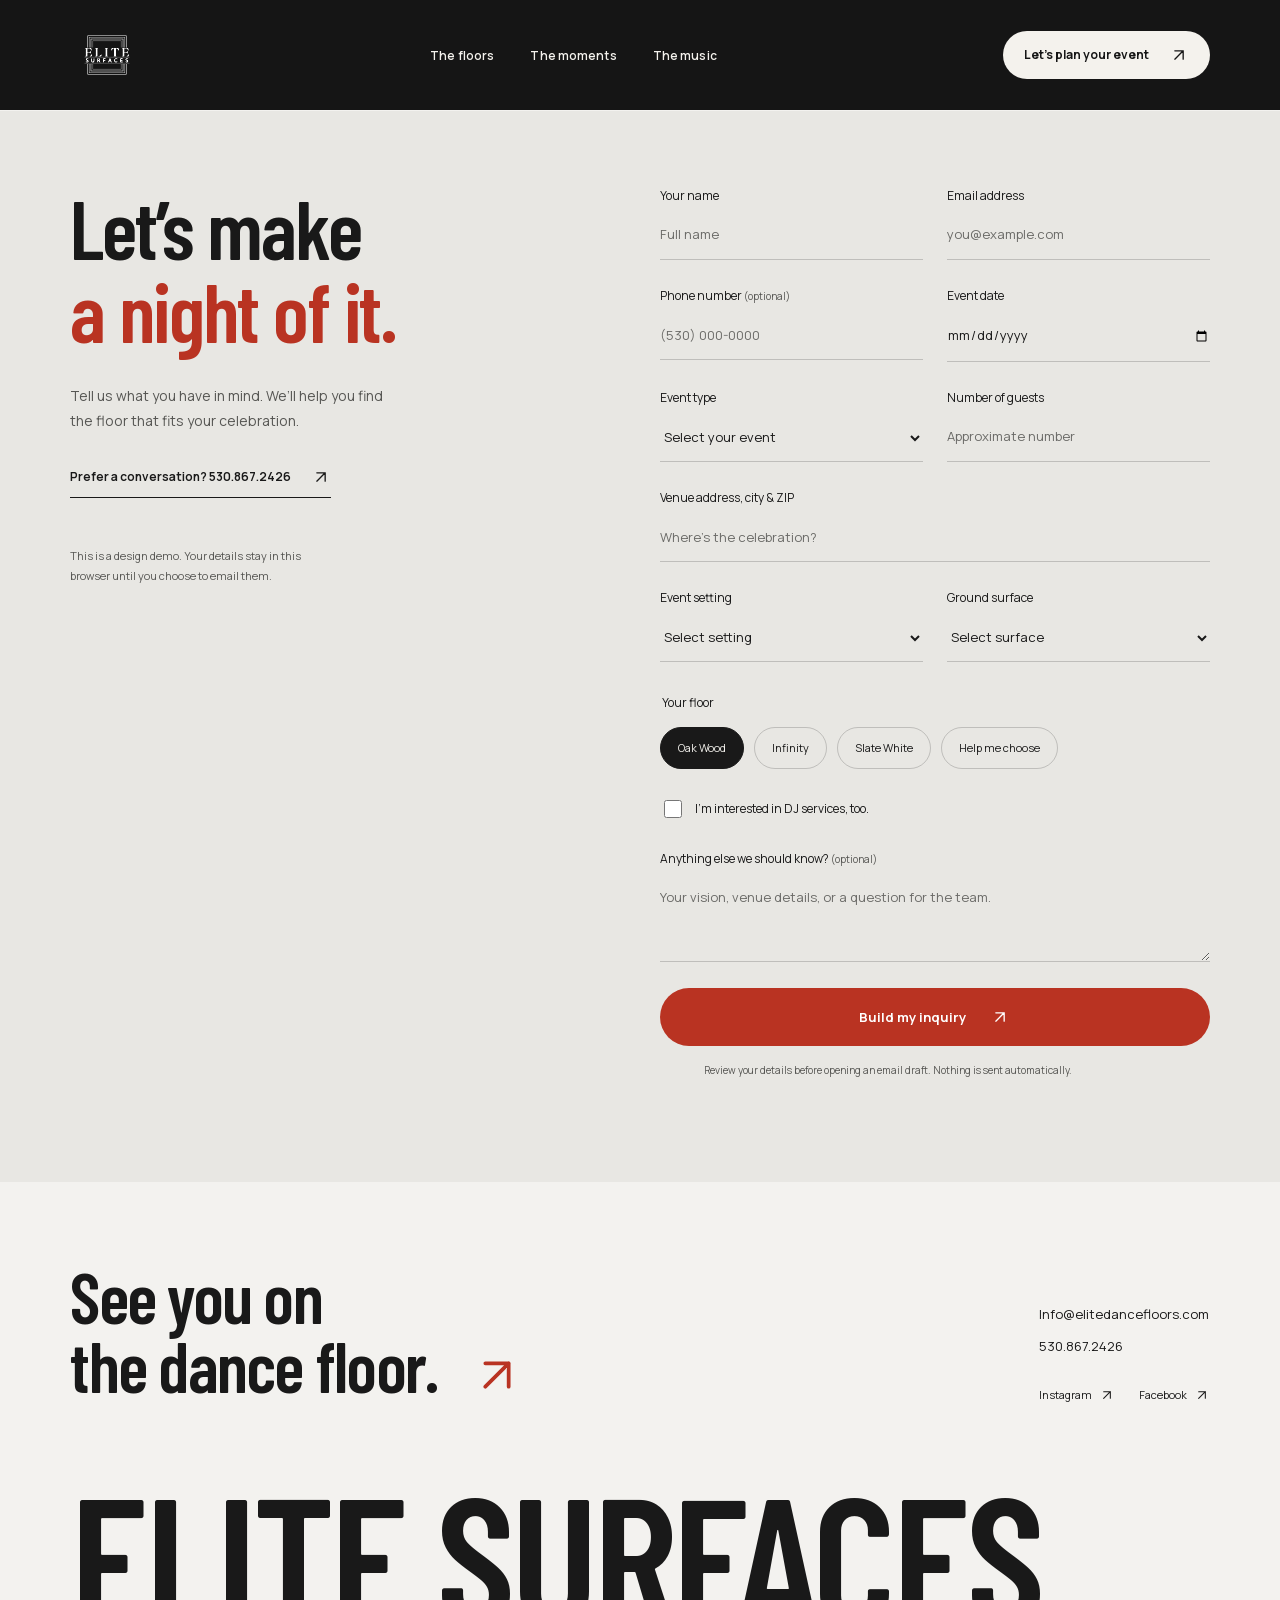
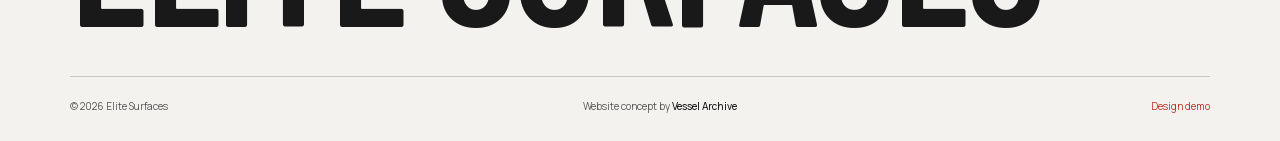
==== get_in_touch/index.html @ 4cedf910 "Build Elite Surfaces demo with bold Vessel Archive design Add nine responsive static pages, original" ====
<!doctype html><html lang="en"><head><meta charset="utf-8"><meta name="viewport" content="width=device-width,initial-scale=1"><meta name="color-scheme" content="dark light"><meta name="theme-color" content="#151515"><meta name="robots" content="noindex,nofollow"><title>Plan your event | Elite Surfaces</title><meta name="description" content="Plan your dance floor rental and DJ services with Elite Surfaces."><meta property="og:title" content="Plan your event | Elite Surfaces"><meta property="og:description" content="Plan your dance floor rental and DJ services with Elite Surfaces."><meta property="og:type" content="website"><link rel="icon" href="../assets/elite-surfaces-logo.svg" type="image/svg+xml"><link rel="preload" href="../assets/barlow-condensed-600.woff2" as="font" type="font/woff2" crossorigin><link rel="preload" href="../assets/manrope-variable.woff2" as="font" type="font/woff2" crossorigin><link rel="stylesheet" href="../styles.css"><script defer src="../app.js"></script></head><body><a class="skip-link" href="#main">Skip to content</a><header class="site-header"><a class="brand" href="../index.html" aria-label="Elite Surfaces home"><img src="../assets/elite-surfaces-logo.svg" width="74" height="74" alt="Elite Surfaces"></a><nav class="desktop-nav" aria-label="Main navigation"><a href="../index.html#floors">The floors</a><a href="../index.html#moments">The moments</a><a href="../Professional_DJs/">The music</a></nav><div class="header-actions"><a class="button small light" href="../request-a-quote/">Let’s plan your event <svg viewBox="0 0 24 24" fill="none" aria-hidden="true"><path d="M7 17 17 7M7 7h10v10" stroke="currentColor" stroke-width="1.6" stroke-linecap="round" stroke-linejoin="round"/></svg></a><button class="menu-toggle" aria-label="Open menu" aria-expanded="false" aria-controls="mobile-nav"><span></span><span></span></button></div><nav id="mobile-nav" class="mobile-nav" aria-label="Mobile navigation" hidden><a href="../index.html#floors">The floors</a><a href="../index.html#moments">The moments</a><a href="../Professional_DJs/">The music</a><a href="../Testimonials/">Kind words</a><a href="../request-a-quote/">Plan your event</a><a href="tel:+15308672426">530.867.2426</a></nav></header><main id="main"><div class="contact-page"><section id="quote" class="section quote-section"><div class="quote-heading"><h1>Let’s make<br><em>a night of it.</em></h1><p>Tell us what you have in mind. We’ll help you find the floor that fits your celebration.</p><a class="text-link" href="tel:+15308672426">Prefer a conversation? 530.867.2426 <svg viewBox="0 0 24 24" fill="none" aria-hidden="true"><path d="M7 17 17 7M7 7h10v10" stroke="currentColor" stroke-width="1.6" stroke-linecap="round" stroke-linejoin="round"/></svg></a><p class="demo-note">This is a design demo. Your details stay in this browser until you choose to email them.</p></div><form class="quote-form"><div class="form-grid"><label>Your name<input name="name" autocomplete="name" required placeholder="Full name" maxlength="100"></label><label>Email address<input name="email" type="email" autocomplete="email" required placeholder="you@example.com" maxlength="150"></label><label>Phone number <span>(optional)</span><input name="phone" type="tel" autocomplete="tel" placeholder="(530) 000-0000" maxlength="40"></label><label>Event date<input name="date" type="date" required></label><label>Event type<select name="event" required><option value="">Select your event</option><option>Wedding</option><option>Corporate event</option><option>Private party</option><option>Other celebration</option></select></label><label>Number of guests<input name="guests" type="number" min="1" max="100000" step="1" placeholder="Approximate number" required></label><label class="full">Venue address, city & ZIP<input name="venue" autocomplete="street-address" required placeholder="Where’s the celebration?" maxlength="250"></label><label>Event setting<select name="setting" required><option value="">Select setting</option><option>Venue / indoors</option><option>Venue / outdoors</option><option>Private property / indoors</option><option>Private property / outdoors</option></select></label><label>Ground surface<select name="surface" required><option value="">Select surface</option><option>Grass</option><option>Concrete</option><option>Dirt</option><option>Other / not sure</option></select></label></div><fieldset class="floor-choices"><legend>Your floor</legend><label><input type="radio" name="floor" value="Oak Wood" checked><span>Oak Wood</span></label><label><input type="radio" name="floor" value="Infinity"><span>Infinity</span></label><label><input type="radio" name="floor" value="Slate White"><span>Slate White</span></label><label><input type="radio" name="floor" value="Help me choose"><span>Help me choose</span></label></fieldset><p class="field-note" id="floor-note" hidden>Infinity is designed for indoor use only. Choose an indoor setting or another floor.</p><label class="checkbox-label"><input name="dj" type="checkbox"> I’m interested in DJ services, too.</label><label>Anything else we should know? <span>(optional)</span><textarea name="notes" rows="3" maxlength="2000" placeholder="Your vision, venue details, or a question for the team."></textarea></label><button class="button coral form-submit" type="submit">Build my inquiry <svg viewBox="0 0 24 24" fill="none" aria-hidden="true"><path d="M7 17 17 7M7 7h10v10" stroke="currentColor" stroke-width="1.6" stroke-linecap="round" stroke-linejoin="round"/></svg></button><p class="form-hint">Review your details before opening an email draft. Nothing is sent automatically.</p><div class="inquiry-result" tabindex="-1" hidden><h3>Your inquiry is ready.</h3><p>Review it below, then copy it or open your email app to send it to Elite Surfaces.</p><pre class="inquiry-summary"></pre><div class="result-actions"><a class="button coral email-inquiry" href="mailto:Info@elitedancefloors.com">Open email draft <svg viewBox="0 0 24 24" fill="none" aria-hidden="true"><path d="M7 17 17 7M7 7h10v10" stroke="currentColor" stroke-width="1.6" stroke-linecap="round" stroke-linejoin="round"/></svg></a><button type="button" class="button outline copy-inquiry">Copy inquiry</button></div><p class="copy-status" role="status" aria-live="polite"></p></div></form></section></div></main><footer class="site-footer"><div class="footer-top"><a class="footer-cta" href="../request-a-quote/">See you on<br>the dance floor. <svg viewBox="0 0 24 24" fill="none" aria-hidden="true"><path d="M7 17 17 7M7 7h10v10" stroke="currentColor" stroke-width="1.6" stroke-linecap="round" stroke-linejoin="round"/></svg></a><div class="footer-contact"><a href="mailto:Info@elitedancefloors.com">Info@elitedancefloors.com</a><a href="tel:+15308672426">530.867.2426</a><div class="social-links"><a href="https://www.instagram.com/elitesurfacedancefloors" target="_blank" rel="noopener noreferrer">Instagram <svg viewBox="0 0 24 24" fill="none" aria-hidden="true"><path d="M7 17 17 7M7 7h10v10" stroke="currentColor" stroke-width="1.6" stroke-linecap="round" stroke-linejoin="round"/></svg></a><a href="https://www.facebook.com/joaquin.naranjo.5" target="_blank" rel="noopener noreferrer">Facebook <svg viewBox="0 0 24 24" fill="none" aria-hidden="true"><path d="M7 17 17 7M7 7h10v10" stroke="currentColor" stroke-width="1.6" stroke-linecap="round" stroke-linejoin="round"/></svg></a></div></div></div><p class="footer-wordmark" aria-hidden="true">ELITE SURFACES</p><div class="footer-bottom"><span>© 2026 Elite Surfaces</span><span>Website concept by <strong>Vessel Archive</strong></span><span class="demo-label">Design demo</span></div></footer><dialog class="lightbox" aria-labelledby="lightbox-caption"><button type="button" class="lightbox-close icon-button" aria-label="Close image">Close</button><figure><img id="lightbox-image" alt=""><figcaption id="lightbox-caption"></figcaption></figure><div class="lightbox-controls"><button type="button" class="button outline" data-gallery-step="-1">Previous</button><button type="button" class="button outline" data-gallery-step="1">Next</button></div></dialog></body></html>
---- styles.css ----
@font-face{font-family:Barlow Condensed;src:url('./assets/barlow-condensed-600.woff2') format('woff2');font-weight:600;font-display:swap}@font-face{font-family:Barlow Condensed;src:url('./assets/barlow-condensed-700.woff2') format('woff2');font-weight:700;font-display:swap}@font-face{font-family:Manrope;src:url('./assets/manrope-variable.woff2') format('woff2');font-weight:200 800;font-display:swap}
:root{--bg:#151515;--panel:#202020;--text:#f4f2ed;--muted:#b6b5b0;--accent:#ff725e;--line:rgba(244,242,237,.18);--pad:clamp(24px,5.5vw,96px);--ease:cubic-bezier(.16,1,.3,1);color-scheme:dark;scroll-behavior:smooth;scroll-padding-top:32px;font-family:Manrope,Arial,sans-serif;font-synthesis:none;background:var(--bg);color:var(--text)}*{box-sizing:border-box}body{margin:0}body:has(dialog[open]){overflow:hidden}button,input,select,textarea{font:inherit}button,a{-webkit-tap-highlight-color:transparent}button{color:inherit}a{color:inherit;text-decoration:none}button{cursor:pointer}img{display:block;max-width:100%;object-fit:cover}svg{width:24px;height:24px;flex-shrink:0}p{line-height:1.75;margin:0 0 24px;max-width:65ch}h1,h2,h3,p,figure{margin-top:0}h1,h2,h3{font-family:Barlow Condensed,'Arial Narrow',sans-serif;font-weight:600;line-height:.98;letter-spacing:-.025em}h1{font-size:clamp(76px,10.7vw,164px);margin-bottom:40px}h2{font-size:clamp(56px,6.5vw,96px);margin-bottom:32px}h3{font-size:clamp(38px,4vw,56px);margin-bottom:22px}h1 em,h2 em{font-style:normal;color:var(--accent)}::selection{background:var(--accent);color:#151515}:focus-visible{outline:2px solid var(--accent);outline-offset:6px}input,textarea{caret-color:var(--accent)}::-webkit-scrollbar{width:9px}::-webkit-scrollbar-track{background:var(--bg)}::-webkit-scrollbar-thumb{background:#555;border:2px solid var(--bg);border-radius:8px}[hidden]{display:none!important}.section{padding:clamp(72px,8vw,128px) var(--pad);max-width:1800px;margin:auto}.button{display:inline-flex;align-items:center;justify-content:center;gap:24px;min-height:58px;padding:16px 26px;border:1px solid transparent;border-radius:999px;font-size:13px;font-weight:700;line-height:1.4;transition:background .25s,color .25s,transform .3s var(--ease);text-align:center;white-space:normal}.button svg{width:20px;height:20px}.button:hover{transform:translateY(-3px)}.button:active{transform:translateY(0) scale(.98)}.button.coral{background:var(--accent);color:#151515}.button.coral:hover{background:#ff9686}.button.light{background:#f4f2ed;color:#151515}.button.light:hover{background:var(--accent)}.button.outline{border-color:var(--line);background:transparent}.button.outline:hover{background:var(--text);color:var(--bg)}.button.small{min-height:48px;padding:12px 20px;font-size:12px;gap:20px}.text-link{display:inline-flex;align-items:center;gap:20px;font-size:13px;font-weight:650;padding:10px 0;border-bottom:1px solid currentColor;line-height:1.5}.text-link svg{width:20px;height:20px;transition:transform .3s var(--ease)}.text-link:hover svg{transform:translate(3px,-3px)}.skip-link{position:fixed;top:-100px;left:20px;z-index:50;background:var(--accent);color:#151515;padding:15px 24px;border-radius:0 0 12px 12px}.skip-link:focus{top:0}.site-header{height:110px;position:absolute;z-index:10;top:0;left:0;right:0;display:flex;align-items:center;justify-content:space-between;padding:16px var(--pad);gap:32px;color:#f4f2ed}.brand{flex-shrink:0}.brand img{width:74px;height:74px;filter:grayscale(1) brightness(1.8);mix-blend-mode:screen}.desktop-nav{display:flex;gap:36px;font-size:12px;font-weight:600;letter-spacing:.01em}.desktop-nav a{position:relative;padding:12px 0}.desktop-nav a:after{content:'';position:absolute;left:0;bottom:4px;width:0;height:1px;background:var(--accent);transition:width .25s}.desktop-nav a:hover:after{width:100%}.header-actions{display:flex;gap:20px;align-items:center}.menu-toggle{display:none;width:46px;height:46px;background:transparent;border:1px solid rgba(244,242,237,.5);border-radius:50%;align-items:center;justify-content:center;flex-direction:column;gap:6px}.menu-toggle span{width:18px;height:1px;background:currentColor;transition:transform .25s}.menu-toggle[aria-expanded=true] span:first-child{transform:translateY(3.5px) rotate(45deg)}.menu-toggle[aria-expanded=true] span:last-child{transform:translateY(-3.5px) rotate(-45deg)}.mobile-nav{position:absolute;left:0;right:0;top:100%;background:#202020;padding:28px var(--pad) 36px;box-shadow:0 24px 40px #0004}.mobile-nav a{display:block;padding:14px 0;border-bottom:1px solid #ffffff24;font-size:18px}
.hero{position:relative;min-height:780px;height:min(900px,100svh);isolation:isolate;color:#f4f2ed;overflow:hidden}.hero-image,.hero-shade,.dj-shade{position:absolute;inset:0;width:100%;height:100%;z-index:-2}.hero-image{object-position:60% 58%}.hero-shade{z-index:-1;background:linear-gradient(90deg,rgba(12,12,12,.72),rgba(12,12,12,.24) 67%,rgba(12,12,12,.1)),linear-gradient(0deg,rgba(12,12,12,.75),transparent 40%,rgba(12,12,12,.12) 80%)}.hero-content{padding:clamp(170px,19vh,210px) var(--pad) 44px;position:relative;height:100%;display:flex;flex-direction:column;justify-content:space-between;max-width:1800px;margin:auto}.hero h1{font-size:clamp(90px,11.5vw,178px);line-height:.88;max-width:12ch;margin:0 0 40px;letter-spacing:-.025em}.hero h1 span{display:block}.hero h1 span+span{margin-top:8px}.hero h1 em{color:var(--accent)}.hero-bottom{display:flex;justify-content:space-between;gap:32px;align-items:flex-end}.hero-bottom p{font-size:14px;line-height:1.7;margin-bottom:24px}.hero-bottom .hero-signoff{font-size:12px;margin:0 0 10px;text-align:right}.intro{display:grid;grid-template-columns:1fr 2fr;gap:60px;border-bottom:1px solid var(--line)}.intro-mark{font-family:Barlow Condensed;font-size:210px;line-height:.8;color:var(--accent);letter-spacing:-.04em;padding-top:12px}.intro h2{max-width:12ch}.intro-copy{display:grid;grid-template-columns:1fr 1fr;gap:42px;margin-top:40px}.intro-copy p{font-size:14px;color:var(--muted);margin:0}.intro-copy p:first-child{font-size:19px;color:var(--text);line-height:1.6}.section-heading{display:grid;grid-template-columns:1.5fr 1fr;align-items:end;gap:48px;margin-bottom:50px}.section-heading h2{margin:0}.section-heading>p{font-size:14px;margin:0 0 5px;color:var(--muted);justify-self:end;min-width:220px}.floor-tabs{display:grid;grid-template-columns:repeat(3,1fr);border-top:1px solid var(--line);border-bottom:1px solid var(--line);margin-bottom:28px}.floor-tabs button{font-family:Barlow Condensed;font-size:32px;font-weight:600;background:transparent;border:0;padding:24px 0;color:var(--muted);text-align:left;display:flex;justify-content:space-between;gap:16px;align-items:center;position:relative;margin-right:28px}.floor-tabs button:after{content:'';position:absolute;bottom:-1px;height:3px;left:0;width:0;background:var(--accent);transition:width .35s var(--ease)}.floor-tabs button[aria-selected=true]{color:var(--text)}.floor-tabs button[aria-selected=true]:after{width:100%}.floor-tabs button span{display:flex}.floor-tabs button svg{opacity:0;transform:translate(-6px,6px);transition:transform .3s,opacity .3s}.floor-tabs button[aria-selected=true] svg,.floor-tabs button:hover svg{opacity:1;transform:none}.floor-tabs button:last-child{margin-right:0}.floor-panel{display:grid;grid-template-columns:1.5fr 1fr;min-height:530px;background:var(--panel)}.floor-photo{overflow:hidden}.floor-photo img{width:100%;height:100%;min-height:530px;object-position:center;transition:transform 1s var(--ease)}.floor-photo:hover img{transform:scale(1.03)}.floor-info{padding:clamp(28px,4vw,60px);display:flex;flex-direction:column;align-items:flex-start}.floor-info h3{max-width:11ch}.floor-info p{font-size:14px;color:var(--muted);margin-bottom:26px}.floor-info dl{width:100%;font-size:12px;display:flex;gap:24px;margin:0 0 22px;flex-wrap:wrap}.floor-info dt{color:var(--muted);font-size:10px;text-transform:uppercase;letter-spacing:.06em;margin-bottom:8px}.floor-info dd{margin:0}.floor-info>.text-link{margin-top:auto;margin-bottom:20px}.floor-info .button{width:100%}.moments{padding-top:48px}.gallery-grid{display:grid;grid-template-columns:1.25fr 1fr;gap:60px 40px;align-items:start}.gallery-item{margin:0}.gallery-item:nth-child(2){margin-top:120px}.gallery-item:nth-child(4){margin-top:90px}.gallery-item:nth-child(1){margin-bottom:-50px}.gallery-open{display:block;position:relative;overflow:hidden;width:100%;padding:0;background:var(--panel);border:0;text-align:left}.gallery-open img{width:100%;height:100%;aspect-ratio:4/3;transition:transform .8s var(--ease)}.gallery-item:nth-child(2) img{aspect-ratio:1/1.03}.gallery-item:nth-child(3) img{aspect-ratio:1.1}.gallery-item:nth-child(4) img{aspect-ratio:4/5}.gallery-expand{position:absolute;bottom:20px;right:20px;color:#151515;background:#f4f2ed;display:flex;align-items:center;gap:12px;border-radius:999px;padding:12px 16px;font-size:11px;font-weight:700;opacity:0;transform:translateY(10px);transition:.3s var(--ease)}.gallery-open:hover img{transform:scale(1.035)}.gallery-open:hover .gallery-expand,.gallery-open:focus-visible .gallery-expand{opacity:1;transform:none}.gallery-item figcaption{font-size:12px;color:var(--muted);margin-top:16px}.dj-feature{position:relative;isolation:isolate;min-height:650px;display:flex;align-items:center;overflow:hidden;color:#f4f2ed}.dj-feature>img:first-child{position:absolute;inset:0;z-index:-2;width:100%;height:100%;object-position:center 42%}.dj-shade{z-index:-1;background:linear-gradient(90deg,#111d 0%,#1118 55%,#1115 100%)}.dj-copy{padding:90px var(--pad);width:100%;max-width:1800px;margin:auto;position:relative;z-index:1}.dj-copy h2{max-width:12ch}.dj-copy p{font-size:14px;max-width:36ch;margin:24px 0 34px}.dj-feature .disco-accent{position:absolute;width:clamp(160px,24vw,340px);height:auto;right:9%;top:13%;transform:rotate(12deg);pointer-events:none}.testimonial{position:relative;max-width:1400px;text-align:center;padding-top:100px;padding-bottom:120px}.quote-mark{font-family:Barlow Condensed;font-size:100px;color:var(--accent);line-height:.75;max-width:none;margin-bottom:16px}.testimonial blockquote{font-family:Barlow Condensed;font-size:clamp(36px,4.3vw,64px);line-height:1.12;letter-spacing:-.015em;margin:0 auto 38px;max-width:22ch}.testimonial-credit{display:flex;gap:64px;align-items:center;justify-content:center;font-size:13px}.testimonial-credit span{text-align:left;line-height:1.8}.testimonial-credit small{color:var(--muted);font-size:11px}.service-section{display:grid;grid-template-columns:1.1fr 1fr;gap:90px;border-top:1px solid var(--line);border-bottom:1px solid var(--line)}.service-heading p{font-size:14px;max-width:32ch;color:var(--muted)}.service-places{padding-top:8px}.service-places h3{font-family:Manrope;font-size:13px;letter-spacing:0;line-height:1.6;margin-bottom:30px}.service-places p{font-family:Barlow Condensed;font-size:clamp(30px,3.6vw,50px);line-height:1.3;word-spacing:.1em}.service-places p span{color:var(--muted)}.faq-section{display:grid;grid-template-columns:1fr 1.1fr;gap:90px}.faq-list details{border-bottom:1px solid var(--line)}.faq-list details:first-child{border-top:1px solid var(--line)}.faq-list summary{cursor:pointer;list-style:none;display:flex;align-items:center;justify-content:space-between;gap:24px;font-size:14px;line-height:1.6;padding:26px 0}.faq-list summary::-webkit-details-marker{display:none}.faq-list summary span{font-size:28px;line-height:1;color:var(--accent);transition:transform .25s}.faq-list details[open] summary span{transform:rotate(45deg)}.faq-list details p{font-size:13px;color:var(--muted);padding-right:24px;margin-bottom:26px}.quote-section{background:var(--panel);display:grid;grid-template-columns:1fr 1.1fr;gap:90px;max-width:none}.quote-heading p{font-size:14px;max-width:35ch;color:var(--muted)}.quote-heading .text-link{font-size:12px}.quote-heading .demo-note{font-size:11px;max-width:37ch;margin-top:48px;line-height:1.8}.quote-form{max-width:720px;width:100%;justify-self:center}.form-grid{display:grid;grid-template-columns:1fr 1fr;gap:26px 24px}.quote-form label{display:block;font-size:12px;line-height:1.6}.quote-form label>span{color:var(--muted);font-size:10px}.quote-form input:not([type=checkbox],[type=radio]),.quote-form select,.quote-form textarea{width:100%;display:block;border:0;border-bottom:1px solid var(--line);background:transparent;border-radius:0;color:var(--text);padding:13px 0 14px;font-size:13px;line-height:1.5;min-height:48px;margin-top:7px;transition:border-color .2s}.quote-form select{padding-right:24px}.quote-form select option{background:var(--panel);color:var(--text)}.quote-form textarea{resize:vertical;margin-bottom:26px}.quote-form input:focus,.quote-form select:focus,.quote-form textarea:focus{outline:none;border-color:var(--accent)}.quote-form input::placeholder,.quote-form textarea::placeholder{color:var(--muted);opacity:.85}.quote-form .full{grid-column:1/-1}.floor-choices{margin:32px 0 24px;border:0;padding:0;display:flex;gap:10px;flex-wrap:wrap}.floor-choices legend{font-size:12px;margin-bottom:16px}.floor-choices label{position:relative;cursor:pointer}.floor-choices input{position:absolute;opacity:0;width:100%;height:100%;margin:0;cursor:pointer}.floor-choices label span{display:block;padding:11px 17px;border:1px solid var(--line);border-radius:999px;font-size:11px!important;color:var(--text)!important;transition:.2s}.floor-choices input:checked+span{color:#151515!important;background:var(--text);border-color:var(--text)}.floor-choices input:focus-visible+span{outline:2px solid var(--accent);outline-offset:4px}.quote-form .checkbox-label{display:flex;align-items:center;gap:10px;font-size:12px;margin:28px 0}.checkbox-label input{width:18px;height:18px;accent-color:var(--accent)}.form-submit{width:100%}.form-hint{font-size:10px;color:var(--muted);margin:16px 0 0;text-align:center}.field-note{font-size:12px;color:var(--accent);line-height:1.6;margin:0}.inquiry-result{margin-top:32px;border-top:1px solid var(--line);padding-top:32px}.inquiry-result h3{font-size:40px}.inquiry-result p{font-size:13px;color:var(--muted)}.inquiry-summary{font-family:Manrope;font-size:12px;line-height:1.8;background:var(--bg);padding:24px;white-space:pre-wrap;overflow-wrap:anywhere}.result-actions{display:flex;gap:12px;flex-wrap:wrap}.result-actions .button{font-size:11px}.copy-status{margin-top:16px}.site-footer{padding:80px var(--pad) 28px;overflow:hidden}.footer-top{display:flex;justify-content:space-between;gap:48px;align-items:flex-end}.footer-cta{font-family:Barlow Condensed;font-size:clamp(48px,5.5vw,80px);line-height:.98;letter-spacing:-.025em}.footer-cta>svg{width:56px;height:56px;color:var(--accent);vertical-align:middle;margin-left:20px}.footer-contact{display:flex;flex-direction:column;gap:14px;font-size:13px}.social-links{display:flex;gap:24px;margin-top:18px;font-size:11px}.social-links a{display:flex;align-items:center;gap:7px}.social-links svg{width:16px;height:16px}.footer-wordmark{font-family:Barlow Condensed;font-size:clamp(60px,14.2vw,250px);line-height:.9;font-weight:600;letter-spacing:-.025em;white-space:nowrap;margin:70px 0 40px;color:var(--text);max-width:none}.footer-bottom{border-top:1px solid var(--line);padding-top:22px;display:flex;align-items:center;justify-content:space-between;gap:24px;font-size:10px;color:var(--muted)}.footer-bottom strong{font-weight:500;color:var(--text)}.demo-label{color:var(--accent)}.lightbox{max-width:calc(100vw - 40px);width:1100px;max-height:95dvh;border:1px solid #ffffff30;background:#151515;color:#f4f2ed;padding:60px 32px 24px;box-shadow:0 25px 100px #0009}.lightbox::backdrop{background:#000d}.lightbox figure{margin:0}.lightbox figure img{width:100%;max-height:65dvh;object-fit:contain}.lightbox figcaption{margin:18px 0;font-size:13px;text-align:center}.icon-button{background:transparent;border:1px solid #ffffff55;min-height:40px;padding:8px 16px;border-radius:999px;font-size:11px}.lightbox-close{position:absolute;right:20px;top:12px}.lightbox-controls{display:flex;justify-content:center;gap:12px}.lightbox-controls .button{font-size:11px;min-height:40px;padding:10px 20px;border-color:#ffffff50}.detail-hero{position:relative;isolation:isolate;min-height:750px;display:flex;align-items:flex-end;overflow:hidden;color:#f4f2ed}.detail-hero>img{position:absolute;inset:0;z-index:-2;width:100%;height:100%;object-position:center 45%}.detail-hero-content{width:100%;max-width:1800px;padding:175px var(--pad) 70px;margin:auto}.detail-hero h1{font-size:clamp(76px,9.2vw,140px)}.back-link{display:inline-block;font-size:12px;border-bottom:1px solid #fff7;padding:8px 0;margin-bottom:36px}.detail-description{display:grid;grid-template-columns:1fr 1fr;gap:90px}.detail-description h2{max-width:9ch}.detail-description p{font-size:16px;color:var(--muted)}.detail-specs{display:grid;grid-template-columns:1fr 1fr;gap:24px;font-size:14px;margin:36px 0}.detail-specs dt{color:var(--muted);font-size:11px;margin-bottom:10px}.detail-specs dd{margin:0}.detail-gallery{padding-top:0}.detail-gallery>h2{margin-bottom:48px}.detail-gallery-grid{display:grid;grid-template-columns:1fr 1fr;gap:32px}.detail-gallery-grid img{height:520px;aspect-ratio:auto}.other-floors{background:var(--panel)}.other-floors>div{display:grid;grid-template-columns:1fr 1fr;gap:32px}.other-floors img{aspect-ratio:3/2;object-fit:cover;width:100%}.other-floors a>span{display:flex;justify-content:space-between;font-family:Barlow Condensed;font-size:40px;margin-top:20px}.other-floors a:hover>span{color:var(--accent)}.dj-occasions{display:grid;grid-template-columns:1fr 1fr;gap:90px;border-top:1px solid var(--line)}.dj-occasions ul{padding:0;margin:0;list-style:none;font-family:Barlow Condensed;font-size:50px}.dj-occasions li{padding:15px 0;border-bottom:1px solid var(--line)}.page-intro{padding-top:190px;padding-bottom:70px}.page-intro h1{font-size:clamp(80px,9vw,140px);margin:0}.review-page{padding-top:0;display:grid;grid-template-columns:1fr 1fr;gap:70px;align-items:center}.review-page img{max-height:680px;width:100%}.review-page blockquote{font-family:Barlow Condensed;font-size:clamp(40px,4.5vw,66px);line-height:1.1;margin:0 0 32px}.review-page p{font-size:14px}.review-page p span{color:var(--muted)}.review-close{text-align:center;border-top:1px solid var(--line)}.contact-page{padding-top:110px}.contact-page .quote-section{padding-top:75px}.not-found{padding-top:200px;min-height:80svh}
@media(prefers-reduced-motion:no-preference){.hero h1 span{animation:hero-enter 1.1s var(--ease) both}.hero h1 span+span{animation-delay:.14s}.hero-bottom{animation:hero-enter 1.2s .25s var(--ease) both}.floor-panel:not([hidden]) .floor-photo img{animation:floor-enter .6s var(--ease)}.reveal-ready{animation:section-enter .8s var(--ease)}@keyframes hero-enter{from{opacity:.65;transform:translateY(24px)}to{opacity:1;transform:none}}@keyframes section-enter{from{opacity:.65;transform:translateY(20px)}to{opacity:1;transform:none}}@keyframes floor-enter{from{opacity:.65;transform:scale(1.025)}to{opacity:1;transform:scale(1)}}}
@media(min-width:1600px){.hero-content{padding-top:190px}.hero{height:900px}}
@media(max-width:1023px){.desktop-nav{gap:24px}.site-header{gap:24px}.hero{min-height:720px;max-height:none}.hero h1{font-size:clamp(90px,13vw,150px)}.intro{grid-template-columns:.5fr 2fr;gap:40px}.intro-mark{font-size:160px}.floor-panel{grid-template-columns:1.2fr 1fr}.floor-info{padding:30px}.floor-photo img{min-height:520px}.floor-info h3{font-size:44px}.service-section,.faq-section,.quote-section{gap:45px}.gallery-grid{gap:50px 28px}.gallery-item:nth-child(2){margin-top:80px}.gallery-item:nth-child(4){margin-top:45px}.dj-feature .disco-accent{right:5%;top:18%;width:230px}.detail-description,.review-page{gap:45px}.footer-wordmark{font-size:14vw}}
@media(max-width:767px){:root{--pad:24px;scroll-padding-top:20px}.section{padding:72px var(--pad)}h1{font-size:84px}h2{font-size:62px;line-height:1}h3{font-size:44px}.site-header{height:94px;padding:12px 24px;gap:15px}.brand img{width:64px;height:64px}.desktop-nav{display:none}.header-actions{gap:12px}.header-actions .button{padding:10px 16px;min-height:42px;font-size:10px;gap:8px}.header-actions .button svg{width:16px}.menu-toggle{display:flex;flex-shrink:0;width:42px;height:42px}.hero{min-height:740px;height:94svh;max-height:900px}.hero-image{object-position:61% center}.hero-shade{background:linear-gradient(180deg,rgba(12,12,12,.74) 0%,rgba(12,12,12,.7) 48%,rgba(12,12,12,.08) 76%),linear-gradient(0deg,#101010e6,transparent 60%)}.hero-content{padding:175px 24px 38px}.hero h1{font-size:clamp(82px,17.5vw,132px);line-height:.9;margin:0 0 40px}.hero-bottom{align-items:flex-end;gap:14px}.hero-bottom p{font-size:12px}.hero-bottom .hero-signoff{font-size:10px}.hero-bottom .button{font-size:12px;min-height:54px;padding:14px 22px;gap:28px}.intro{grid-template-columns:1fr;gap:30px}.intro-mark{font-size:90px;line-height:.8;padding:0}.intro-copy{grid-template-columns:1fr;gap:20px;margin-top:28px}.intro-copy p:first-child{font-size:20px}.intro-copy p{max-width:48ch}.section-heading{grid-template-columns:1fr;gap:24px;margin-bottom:34px}.section-heading>p{justify-self:start;min-width:0;font-size:13px}.floor-tabs{margin-bottom:20px}.floor-tabs button{font-size:26px;padding:18px 0;margin-right:16px;gap:8px}.floor-tabs button svg{width:18px;height:18px}.floor-panel{grid-template-columns:1fr;min-height:0}.floor-photo img{min-height:0;aspect-ratio:4/3;height:auto;max-height:440px}.floor-info{padding:30px}.floor-info h3{font-size:48px;max-width:11ch}.floor-info p{font-size:14px}.floor-info dl{gap:40px;margin-top:5px}.floor-info .text-link{margin-top:8px}.floor-info .button{margin-top:2px}.moments{padding-top:8px}.gallery-grid{grid-template-columns:1fr;gap:32px}.gallery-item:nth-child(n){margin:0}.gallery-item:nth-child(n) img{aspect-ratio:4/3}.gallery-item:nth-child(3) img{aspect-ratio:4/3}.gallery-item:nth-child(4) img{object-position:center 42%}.gallery-expand{opacity:1;transform:none;bottom:14px;right:14px;font-size:10px;padding:10px 13px}.gallery-item figcaption{font-size:11px;margin-top:12px}.dj-feature{min-height:680px;align-items:flex-end}.dj-copy{padding:85px 24px 60px}.dj-copy h2{font-size:62px;max-width:10ch}.dj-copy p{font-size:13px;max-width:32ch}.dj-shade{background:linear-gradient(0deg,#111e,#1117 80%)}.dj-feature .disco-accent{width:170px;right:10px;top:15px;opacity:.95}.dj-feature>img:first-child{object-position:65%}.testimonial{padding:80px 30px}.testimonial blockquote{font-size:42px;max-width:21ch}.testimonial-credit{gap:36px}.testimonial-credit .text-link{font-size:11px}.quote-mark{font-size:80px}.service-section,.faq-section,.quote-section{grid-template-columns:1fr;gap:42px}.service-places{padding-top:8px}.service-places p{font-size:38px;line-height:1.35}.service-places h3{margin-bottom:20px}.faq-section h2{margin-bottom:0}.faq-list summary{font-size:13px}.quote-section{gap:40px}.quote-heading h2{font-size:72px}.quote-heading .demo-note{margin-top:24px;max-width:45ch}.form-grid{gap:24px 18px}.quote-form label{font-size:11px}.quote-form label>span{font-size:9px}.quote-form input:not([type=checkbox],[type=radio]),.quote-form select,.quote-form textarea{font-size:16px}.quote-form input::placeholder{font-size:12px}.quote-form select{font-size:13px}.floor-choices{gap:8px}.floor-choices label span{padding:10px 14px}.site-footer{padding:64px 24px 24px}.footer-top{flex-direction:column;align-items:flex-start;gap:40px}.footer-cta{font-size:60px}.footer-cta>svg{width:40px;height:40px;margin-left:16px}.footer-contact{font-size:13px;gap:14px}.footer-wordmark{font-size:13.6vw;margin:52px 0 26px}.footer-bottom{flex-wrap:wrap;gap:18px;font-size:9px;line-height:1.6}.footer-bottom span:nth-child(2){order:3;flex-basis:100%}.footer-bottom .demo-label{margin-left:auto}.lightbox{padding:60px 15px 22px;max-width:calc(100vw - 24px)}.lightbox figure img{max-height:60dvh}.lightbox figcaption{font-size:11px}.detail-hero{min-height:700px}.detail-hero-content{padding:170px 24px 55px}.detail-hero h1{font-size:clamp(72px,15.5vw,120px);line-height:.96}.detail-hero>img{object-position:60% center}.detail-description{grid-template-columns:1fr;gap:20px}.detail-description h2{max-width:11ch}.detail-description p{font-size:14px}.detail-specs{font-size:13px;gap:28px}.detail-gallery{padding-top:0}.detail-gallery-grid{grid-template-columns:1fr;gap:24px}.detail-gallery-grid img{height:auto;aspect-ratio:4/3}.other-floors>div{grid-template-columns:1fr;gap:35px}.other-floors h2{font-size:58px}.other-floors a>span{font-size:36px}.dj-occasions{grid-template-columns:1fr;gap:20px}.dj-occasions ul{font-size:40px}.page-intro{padding-top:160px;padding-bottom:60px}.page-intro h1{font-size:80px}.review-page{padding-top:0;grid-template-columns:1fr;gap:36px}.review-page img{max-height:450px}.review-page blockquote{font-size:44px}.contact-page{padding-top:94px}.contact-page .quote-section{padding-top:60px}.not-found{padding-top:160px}}
@media(max-width:374px){:root{--pad:20px}.site-header{padding:12px 20px}.header-actions .button{font-size:9px;gap:4px;padding:10px 12px}.hero-content{padding-left:20px;padding-right:20px}.hero h1{font-size:78px}.hero-bottom .hero-signoff{display:none}h2{font-size:54px}.floor-tabs button{font-size:23px;gap:2px;margin-right:8px}.floor-info{padding:25px}.form-grid{grid-template-columns:1fr}.footer-cta{font-size:52px}}
@media(prefers-reduced-motion:reduce){:root{scroll-behavior:auto}*,*:before,*:after{animation:none!important;transition:none!important}}
/* The source brand is dark. Light preference keeps image stages cinematic while making reading surfaces paper white. */
@media(prefers-color-scheme:light){:root{--bg:#f3f2ef;--panel:#e8e7e3;--text:#191919;--muted:#565653;--accent:#b93322;--line:rgba(25,25,25,.2);color-scheme:light}.hero,.detail-hero,.dj-feature{--accent:#ff725e}.button.coral{background:#ff725e;color:#151515}.site-header{background:#151515}.hero .site-header{background:transparent}.brand img{mix-blend-mode:screen}.floor-choices input:checked+span{color:#f4f2ed!important}.quote-section .button.coral{background:#b93322;color:#fff}.quote-section .button.coral:hover{background:#952619}.contact-page,.page-intro,.not-found{border-top:1px solid transparent}.lightbox .button{color:#f4f2ed}.lightbox .button:hover{color:#151515;background:#f4f2ed}.skip-link{color:#fff}.footer-bottom .demo-label{color:#b93322}}

.quote-heading h1{font-size:clamp(56px,6.5vw,96px);margin-bottom:32px;line-height:1}@media(max-width:767px){.quote-heading h1{font-size:72px}}
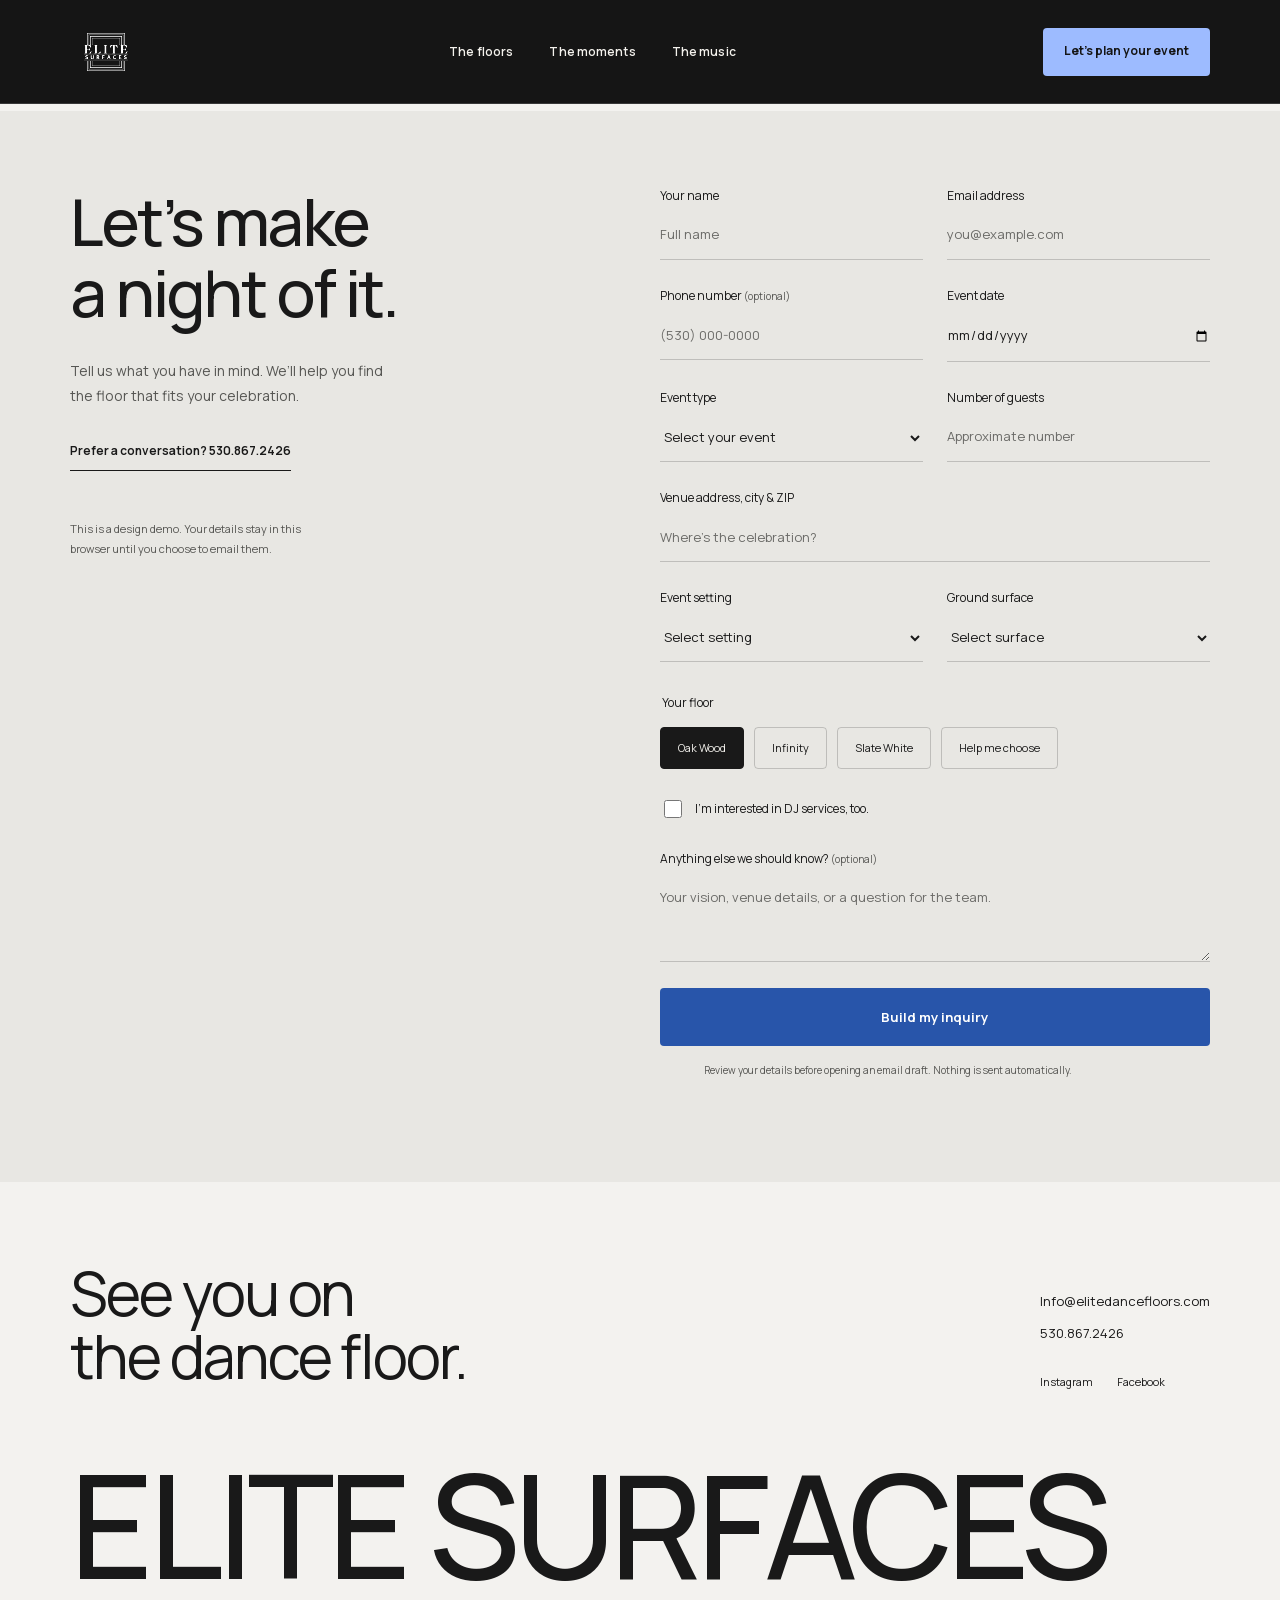
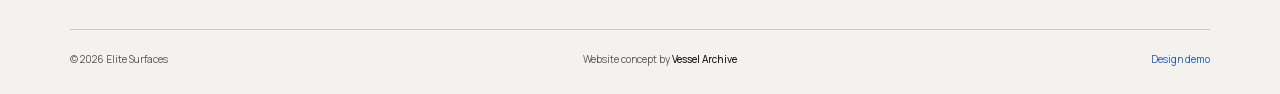
==== commit 737ad721: "Refine Elite demo with event-led photography, blue controls, and responsive hero" ====
--- a/get_in_touch/index.html
+++ b/get_in_touch/index.html
@@ -1 +1 @@
-<!doctype html><html lang="en"><head><meta charset="utf-8"><meta name="viewport" content="width=device-width,initial-scale=1"><meta name="color-scheme" content="dark light"><meta name="theme-color" content="#151515"><meta name="robots" content="noindex,nofollow"><title>Plan your event | Elite Surfaces</title><meta name="description" content="Plan your dance floor rental and DJ services with Elite Surfaces."><meta property="og:title" content="Plan your event | Elite Surfaces"><meta property="og:description" content="Plan your dance floor rental and DJ services with Elite Surfaces."><meta property="og:type" content="website"><link rel="icon" href="../assets/elite-surfaces-logo.svg" type="image/svg+xml"><link rel="preload" href="../assets/barlow-condensed-600.woff2" as="font" type="font/woff2" crossorigin><link rel="preload" href="../assets/manrope-variable.woff2" as="font" type="font/woff2" crossorigin><link rel="stylesheet" href="../styles.css"><script defer src="../app.js"></script></head><body><a class="skip-link" href="#main">Skip to content</a><header class="site-header"><a class="brand" href="../index.html" aria-label="Elite Surfaces home"><img src="../assets/elite-surfaces-logo.svg" width="74" height="74" alt="Elite Surfaces"></a><nav class="desktop-nav" aria-label="Main navigation"><a href="../index.html#floors">The floors</a><a href="../index.html#moments">The moments</a><a href="../Professional_DJs/">The music</a></nav><div class="header-actions"><a class="button small light" href="../request-a-quote/">Let’s plan your event <svg viewBox="0 0 24 24" fill="none" aria-hidden="true"><path d="M7 17 17 7M7 7h10v10" stroke="currentColor" stroke-width="1.6" stroke-linecap="round" stroke-linejoin="round"/></svg></a><button class="menu-toggle" aria-label="Open menu" aria-expanded="false" aria-controls="mobile-nav"><span></span><span></span></button></div><nav id="mobile-nav" class="mobile-nav" aria-label="Mobile navigation" hidden><a href="../index.html#floors">The floors</a><a href="../index.html#moments">The moments</a><a href="../Professional_DJs/">The music</a><a href="../Testimonials/">Kind words</a><a href="../request-a-quote/">Plan your event</a><a href="tel:+15308672426">530.867.2426</a></nav></header><main id="main"><div class="contact-page"><section id="quote" class="section quote-section"><div class="quote-heading"><h1>Let’s make<br><em>a night of it.</em></h1><p>Tell us what you have in mind. We’ll help you find the floor that fits your celebration.</p><a class="text-link" href="tel:+15308672426">Prefer a conversation? 530.867.2426 <svg viewBox="0 0 24 24" fill="none" aria-hidden="true"><path d="M7 17 17 7M7 7h10v10" stroke="currentColor" stroke-width="1.6" stroke-linecap="round" stroke-linejoin="round"/></svg></a><p class="demo-note">This is a design demo. Your details stay in this browser until you choose to email them.</p></div><form class="quote-form"><div class="form-grid"><label>Your name<input name="name" autocomplete="name" required placeholder="Full name" maxlength="100"></label><label>Email address<input name="email" type="email" autocomplete="email" required placeholder="you@example.com" maxlength="150"></label><label>Phone number <span>(optional)</span><input name="phone" type="tel" autocomplete="tel" placeholder="(530) 000-0000" maxlength="40"></label><label>Event date<input name="date" type="date" required></label><label>Event type<select name="event" required><option value="">Select your event</option><option>Wedding</option><option>Corporate event</option><option>Private party</option><option>Other celebration</option></select></label><label>Number of guests<input name="guests" type="number" min="1" max="100000" step="1" placeholder="Approximate number" required></label><label class="full">Venue address, city & ZIP<input name="venue" autocomplete="street-address" required placeholder="Where’s the celebration?" maxlength="250"></label><label>Event setting<select name="setting" required><option value="">Select setting</option><option>Venue / indoors</option><option>Venue / outdoors</option><option>Private property / indoors</option><option>Private property / outdoors</option></select></label><label>Ground surface<select name="surface" required><option value="">Select surface</option><option>Grass</option><option>Concrete</option><option>Dirt</option><option>Other / not sure</option></select></label></div><fieldset class="floor-choices"><legend>Your floor</legend><label><input type="radio" name="floor" value="Oak Wood" checked><span>Oak Wood</span></label><label><input type="radio" name="floor" value="Infinity"><span>Infinity</span></label><label><input type="radio" name="floor" value="Slate White"><span>Slate White</span></label><label><input type="radio" name="floor" value="Help me choose"><span>Help me choose</span></label></fieldset><p class="field-note" id="floor-note" hidden>Infinity is designed for indoor use only. Choose an indoor setting or another floor.</p><label class="checkbox-label"><input name="dj" type="checkbox"> I’m interested in DJ services, too.</label><label>Anything else we should know? <span>(optional)</span><textarea name="notes" rows="3" maxlength="2000" placeholder="Your vision, venue details, or a question for the team."></textarea></label><button class="button coral form-submit" type="submit">Build my inquiry <svg viewBox="0 0 24 24" fill="none" aria-hidden="true"><path d="M7 17 17 7M7 7h10v10" stroke="currentColor" stroke-width="1.6" stroke-linecap="round" stroke-linejoin="round"/></svg></button><p class="form-hint">Review your details before opening an email draft. Nothing is sent automatically.</p><div class="inquiry-result" tabindex="-1" hidden><h3>Your inquiry is ready.</h3><p>Review it below, then copy it or open your email app to send it to Elite Surfaces.</p><pre class="inquiry-summary"></pre><div class="result-actions"><a class="button coral email-inquiry" href="mailto:Info@elitedancefloors.com">Open email draft <svg viewBox="0 0 24 24" fill="none" aria-hidden="true"><path d="M7 17 17 7M7 7h10v10" stroke="currentColor" stroke-width="1.6" stroke-linecap="round" stroke-linejoin="round"/></svg></a><button type="button" class="button outline copy-inquiry">Copy inquiry</button></div><p class="copy-status" role="status" aria-live="polite"></p></div></form></section></div></main><footer class="site-footer"><div class="footer-top"><a class="footer-cta" href="../request-a-quote/">See you on<br>the dance floor. <svg viewBox="0 0 24 24" fill="none" aria-hidden="true"><path d="M7 17 17 7M7 7h10v10" stroke="currentColor" stroke-width="1.6" stroke-linecap="round" stroke-linejoin="round"/></svg></a><div class="footer-contact"><a href="mailto:Info@elitedancefloors.com">Info@elitedancefloors.com</a><a href="tel:+15308672426">530.867.2426</a><div class="social-links"><a href="https://www.instagram.com/elitesurfacedancefloors" target="_blank" rel="noopener noreferrer">Instagram <svg viewBox="0 0 24 24" fill="none" aria-hidden="true"><path d="M7 17 17 7M7 7h10v10" stroke="currentColor" stroke-width="1.6" stroke-linecap="round" stroke-linejoin="round"/></svg></a><a href="https://www.facebook.com/joaquin.naranjo.5" target="_blank" rel="noopener noreferrer">Facebook <svg viewBox="0 0 24 24" fill="none" aria-hidden="true"><path d="M7 17 17 7M7 7h10v10" stroke="currentColor" stroke-width="1.6" stroke-linecap="round" stroke-linejoin="round"/></svg></a></div></div></div><p class="footer-wordmark" aria-hidden="true">ELITE SURFACES</p><div class="footer-bottom"><span>© 2026 Elite Surfaces</span><span>Website concept by <strong>Vessel Archive</strong></span><span class="demo-label">Design demo</span></div></footer><dialog class="lightbox" aria-labelledby="lightbox-caption"><button type="button" class="lightbox-close icon-button" aria-label="Close image">Close</button><figure><img id="lightbox-image" alt=""><figcaption id="lightbox-caption"></figcaption></figure><div class="lightbox-controls"><button type="button" class="button outline" data-gallery-step="-1">Previous</button><button type="button" class="button outline" data-gallery-step="1">Next</button></div></dialog></body></html>+<!doctype html><html lang="en"><head><meta charset="utf-8"><meta name="viewport" content="width=device-width,initial-scale=1"><meta name="color-scheme" content="dark light"><meta name="theme-color" content="#151515"><meta name="robots" content="noindex,nofollow"><title>Plan your event | Elite Surfaces</title><meta name="description" content="Plan your dance floor rental and DJ services with Elite Surfaces."><meta property="og:title" content="Plan your event | Elite Surfaces"><meta property="og:description" content="Plan your dance floor rental and DJ services with Elite Surfaces."><meta property="og:type" content="website"><link rel="icon" href="../assets/elite-surfaces-logo.svg" type="image/svg+xml"><link rel="preload" href="../assets/manrope-variable.woff2" as="font" type="font/woff2" crossorigin><link rel="stylesheet" href="../styles.css"><script defer src="../app.js"></script></head><body><a class="skip-link" href="#main">Skip to content</a><header class="site-header"><a class="brand" href="../index.html" aria-label="Elite Surfaces home"><img src="../assets/elite-surfaces-logo.svg" width="74" height="74" alt="Elite Surfaces"></a><nav class="desktop-nav" aria-label="Main navigation"><a href="../index.html#floors">The floors</a><a href="../index.html#moments">The moments</a><a href="../Professional_DJs/">The music</a></nav><div class="header-actions"><a class="button small light" href="../request-a-quote/">Let’s plan your event </a><button class="menu-toggle" aria-label="Open menu" aria-expanded="false" aria-controls="mobile-nav"><span></span><span></span></button></div><nav id="mobile-nav" class="mobile-nav" aria-label="Mobile navigation" hidden><a href="../index.html#floors">The floors</a><a href="../index.html#moments">The moments</a><a href="../Professional_DJs/">The music</a><a href="../Testimonials/">Kind words</a><a href="../request-a-quote/">Plan your event</a><a href="tel:+15308672426">530.867.2426</a></nav></header><main id="main"><div class="contact-page"><section id="quote" class="section quote-section"><div class="quote-heading"><h1>Let’s make<br><em>a night of it.</em></h1><p>Tell us what you have in mind. We’ll help you find the floor that fits your celebration.</p><a class="text-link" href="tel:+15308672426">Prefer a conversation? 530.867.2426 </a><p class="demo-note">This is a design demo. Your details stay in this browser until you choose to email them.</p></div><form class="quote-form"><div class="form-grid"><label>Your name<input name="name" autocomplete="name" required placeholder="Full name" maxlength="100"></label><label>Email address<input name="email" type="email" autocomplete="email" required placeholder="you@example.com" maxlength="150"></label><label>Phone number <span>(optional)</span><input name="phone" type="tel" autocomplete="tel" placeholder="(530) 000-0000" maxlength="40"></label><label>Event date<input name="date" type="date" required></label><label>Event type<select name="event" required><option value="">Select your event</option><option>Wedding</option><option>Corporate event</option><option>Private party</option><option>Other celebration</option></select></label><label>Number of guests<input name="guests" type="number" min="1" max="100000" step="1" placeholder="Approximate number" required></label><label class="full">Venue address, city & ZIP<input name="venue" autocomplete="street-address" required placeholder="Where’s the celebration?" maxlength="250"></label><label>Event setting<select name="setting" required><option value="">Select setting</option><option>Venue / indoors</option><option>Venue / outdoors</option><option>Private property / indoors</option><option>Private property / outdoors</option></select></label><label>Ground surface<select name="surface" required><option value="">Select surface</option><option>Grass</option><option>Concrete</option><option>Dirt</option><option>Other / not sure</option></select></label></div><fieldset class="floor-choices"><legend>Your floor</legend><label><input type="radio" name="floor" value="Oak Wood" checked><span>Oak Wood</span></label><label><input type="radio" name="floor" value="Infinity"><span>Infinity</span></label><label><input type="radio" name="floor" value="Slate White"><span>Slate White</span></label><label><input type="radio" name="floor" value="Help me choose"><span>Help me choose</span></label></fieldset><p class="field-note" id="floor-note" hidden>Infinity is designed for indoor use only. Choose an indoor setting or another floor.</p><label class="checkbox-label"><input name="dj" type="checkbox"> I’m interested in DJ services, too.</label><label>Anything else we should know? <span>(optional)</span><textarea name="notes" rows="3" maxlength="2000" placeholder="Your vision, venue details, or a question for the team."></textarea></label><button class="button primary form-submit" type="submit">Build my inquiry </button><p class="form-hint">Review your details before opening an email draft. Nothing is sent automatically.</p><div class="inquiry-result" tabindex="-1" hidden><h3>Your inquiry is ready.</h3><p>Review it below, then copy it or open your email app to send it to Elite Surfaces.</p><pre class="inquiry-summary"></pre><div class="result-actions"><a class="button primary email-inquiry" href="mailto:Info@elitedancefloors.com">Open email draft </a><button type="button" class="button outline copy-inquiry">Copy inquiry</button></div><p class="copy-status" role="status" aria-live="polite"></p></div></form></section></div></main><footer class="site-footer"><div class="footer-top"><a class="footer-cta" href="../request-a-quote/">See you on<br>the dance floor. </a><div class="footer-contact"><a href="mailto:Info@elitedancefloors.com">Info@elitedancefloors.com</a><a href="tel:+15308672426">530.867.2426</a><div class="social-links"><a href="https://www.instagram.com/elitesurfacedancefloors" target="_blank" rel="noopener noreferrer">Instagram </a><a href="https://www.facebook.com/joaquin.naranjo.5" target="_blank" rel="noopener noreferrer">Facebook </a></div></div></div><p class="footer-wordmark" aria-hidden="true">ELITE SURFACES</p><div class="footer-bottom"><span>© 2026 Elite Surfaces</span><span>Website concept by <strong>Vessel Archive</strong></span><span class="demo-label">Design demo</span></div></footer><dialog class="lightbox" aria-labelledby="lightbox-caption"><button type="button" class="lightbox-close icon-button" aria-label="Close image">Close</button><figure><img id="lightbox-image" alt=""><figcaption id="lightbox-caption"></figcaption></figure><div class="lightbox-controls"><button type="button" class="button outline" data-gallery-step="-1">Previous</button><button type="button" class="button outline" data-gallery-step="1">Next</button></div></dialog></body></html>
--- a/styles.css
+++ b/styles.css
@@ -1,13 +1,113 @@
 @font-face{font-family:Barlow Condensed;src:url('./assets/barlow-condensed-600.woff2') format('woff2');font-weight:600;font-display:swap}@font-face{font-family:Barlow Condensed;src:url('./assets/barlow-condensed-700.woff2') format('woff2');font-weight:700;font-display:swap}@font-face{font-family:Manrope;src:url('./assets/manrope-variable.woff2') format('woff2');font-weight:200 800;font-display:swap}
-:root{--bg:#151515;--panel:#202020;--text:#f4f2ed;--muted:#b6b5b0;--accent:#ff725e;--line:rgba(244,242,237,.18);--pad:clamp(24px,5.5vw,96px);--ease:cubic-bezier(.16,1,.3,1);color-scheme:dark;scroll-behavior:smooth;scroll-padding-top:32px;font-family:Manrope,Arial,sans-serif;font-synthesis:none;background:var(--bg);color:var(--text)}*{box-sizing:border-box}body{margin:0}body:has(dialog[open]){overflow:hidden}button,input,select,textarea{font:inherit}button,a{-webkit-tap-highlight-color:transparent}button{color:inherit}a{color:inherit;text-decoration:none}button{cursor:pointer}img{display:block;max-width:100%;object-fit:cover}svg{width:24px;height:24px;flex-shrink:0}p{line-height:1.75;margin:0 0 24px;max-width:65ch}h1,h2,h3,p,figure{margin-top:0}h1,h2,h3{font-family:Barlow Condensed,'Arial Narrow',sans-serif;font-weight:600;line-height:.98;letter-spacing:-.025em}h1{font-size:clamp(76px,10.7vw,164px);margin-bottom:40px}h2{font-size:clamp(56px,6.5vw,96px);margin-bottom:32px}h3{font-size:clamp(38px,4vw,56px);margin-bottom:22px}h1 em,h2 em{font-style:normal;color:var(--accent)}::selection{background:var(--accent);color:#151515}:focus-visible{outline:2px solid var(--accent);outline-offset:6px}input,textarea{caret-color:var(--accent)}::-webkit-scrollbar{width:9px}::-webkit-scrollbar-track{background:var(--bg)}::-webkit-scrollbar-thumb{background:#555;border:2px solid var(--bg);border-radius:8px}[hidden]{display:none!important}.section{padding:clamp(72px,8vw,128px) var(--pad);max-width:1800px;margin:auto}.button{display:inline-flex;align-items:center;justify-content:center;gap:24px;min-height:58px;padding:16px 26px;border:1px solid transparent;border-radius:999px;font-size:13px;font-weight:700;line-height:1.4;transition:background .25s,color .25s,transform .3s var(--ease);text-align:center;white-space:normal}.button svg{width:20px;height:20px}.button:hover{transform:translateY(-3px)}.button:active{transform:translateY(0) scale(.98)}.button.coral{background:var(--accent);color:#151515}.button.coral:hover{background:#ff9686}.button.light{background:#f4f2ed;color:#151515}.button.light:hover{background:var(--accent)}.button.outline{border-color:var(--line);background:transparent}.button.outline:hover{background:var(--text);color:var(--bg)}.button.small{min-height:48px;padding:12px 20px;font-size:12px;gap:20px}.text-link{display:inline-flex;align-items:center;gap:20px;font-size:13px;font-weight:650;padding:10px 0;border-bottom:1px solid currentColor;line-height:1.5}.text-link svg{width:20px;height:20px;transition:transform .3s var(--ease)}.text-link:hover svg{transform:translate(3px,-3px)}.skip-link{position:fixed;top:-100px;left:20px;z-index:50;background:var(--accent);color:#151515;padding:15px 24px;border-radius:0 0 12px 12px}.skip-link:focus{top:0}.site-header{height:110px;position:absolute;z-index:10;top:0;left:0;right:0;display:flex;align-items:center;justify-content:space-between;padding:16px var(--pad);gap:32px;color:#f4f2ed}.brand{flex-shrink:0}.brand img{width:74px;height:74px;filter:grayscale(1) brightness(1.8);mix-blend-mode:screen}.desktop-nav{display:flex;gap:36px;font-size:12px;font-weight:600;letter-spacing:.01em}.desktop-nav a{position:relative;padding:12px 0}.desktop-nav a:after{content:'';position:absolute;left:0;bottom:4px;width:0;height:1px;background:var(--accent);transition:width .25s}.desktop-nav a:hover:after{width:100%}.header-actions{display:flex;gap:20px;align-items:center}.menu-toggle{display:none;width:46px;height:46px;background:transparent;border:1px solid rgba(244,242,237,.5);border-radius:50%;align-items:center;justify-content:center;flex-direction:column;gap:6px}.menu-toggle span{width:18px;height:1px;background:currentColor;transition:transform .25s}.menu-toggle[aria-expanded=true] span:first-child{transform:translateY(3.5px) rotate(45deg)}.menu-toggle[aria-expanded=true] span:last-child{transform:translateY(-3.5px) rotate(-45deg)}.mobile-nav{position:absolute;left:0;right:0;top:100%;background:#202020;padding:28px var(--pad) 36px;box-shadow:0 24px 40px #0004}.mobile-nav a{display:block;padding:14px 0;border-bottom:1px solid #ffffff24;font-size:18px}
-.hero{position:relative;min-height:780px;height:min(900px,100svh);isolation:isolate;color:#f4f2ed;overflow:hidden}.hero-image,.hero-shade,.dj-shade{position:absolute;inset:0;width:100%;height:100%;z-index:-2}.hero-image{object-position:60% 58%}.hero-shade{z-index:-1;background:linear-gradient(90deg,rgba(12,12,12,.72),rgba(12,12,12,.24) 67%,rgba(12,12,12,.1)),linear-gradient(0deg,rgba(12,12,12,.75),transparent 40%,rgba(12,12,12,.12) 80%)}.hero-content{padding:clamp(170px,19vh,210px) var(--pad) 44px;position:relative;height:100%;display:flex;flex-direction:column;justify-content:space-between;max-width:1800px;margin:auto}.hero h1{font-size:clamp(90px,11.5vw,178px);line-height:.88;max-width:12ch;margin:0 0 40px;letter-spacing:-.025em}.hero h1 span{display:block}.hero h1 span+span{margin-top:8px}.hero h1 em{color:var(--accent)}.hero-bottom{display:flex;justify-content:space-between;gap:32px;align-items:flex-end}.hero-bottom p{font-size:14px;line-height:1.7;margin-bottom:24px}.hero-bottom .hero-signoff{font-size:12px;margin:0 0 10px;text-align:right}.intro{display:grid;grid-template-columns:1fr 2fr;gap:60px;border-bottom:1px solid var(--line)}.intro-mark{font-family:Barlow Condensed;font-size:210px;line-height:.8;color:var(--accent);letter-spacing:-.04em;padding-top:12px}.intro h2{max-width:12ch}.intro-copy{display:grid;grid-template-columns:1fr 1fr;gap:42px;margin-top:40px}.intro-copy p{font-size:14px;color:var(--muted);margin:0}.intro-copy p:first-child{font-size:19px;color:var(--text);line-height:1.6}.section-heading{display:grid;grid-template-columns:1.5fr 1fr;align-items:end;gap:48px;margin-bottom:50px}.section-heading h2{margin:0}.section-heading>p{font-size:14px;margin:0 0 5px;color:var(--muted);justify-self:end;min-width:220px}.floor-tabs{display:grid;grid-template-columns:repeat(3,1fr);border-top:1px solid var(--line);border-bottom:1px solid var(--line);margin-bottom:28px}.floor-tabs button{font-family:Barlow Condensed;font-size:32px;font-weight:600;background:transparent;border:0;padding:24px 0;color:var(--muted);text-align:left;display:flex;justify-content:space-between;gap:16px;align-items:center;position:relative;margin-right:28px}.floor-tabs button:after{content:'';position:absolute;bottom:-1px;height:3px;left:0;width:0;background:var(--accent);transition:width .35s var(--ease)}.floor-tabs button[aria-selected=true]{color:var(--text)}.floor-tabs button[aria-selected=true]:after{width:100%}.floor-tabs button span{display:flex}.floor-tabs button svg{opacity:0;transform:translate(-6px,6px);transition:transform .3s,opacity .3s}.floor-tabs button[aria-selected=true] svg,.floor-tabs button:hover svg{opacity:1;transform:none}.floor-tabs button:last-child{margin-right:0}.floor-panel{display:grid;grid-template-columns:1.5fr 1fr;min-height:530px;background:var(--panel)}.floor-photo{overflow:hidden}.floor-photo img{width:100%;height:100%;min-height:530px;object-position:center;transition:transform 1s var(--ease)}.floor-photo:hover img{transform:scale(1.03)}.floor-info{padding:clamp(28px,4vw,60px);display:flex;flex-direction:column;align-items:flex-start}.floor-info h3{max-width:11ch}.floor-info p{font-size:14px;color:var(--muted);margin-bottom:26px}.floor-info dl{width:100%;font-size:12px;display:flex;gap:24px;margin:0 0 22px;flex-wrap:wrap}.floor-info dt{color:var(--muted);font-size:10px;text-transform:uppercase;letter-spacing:.06em;margin-bottom:8px}.floor-info dd{margin:0}.floor-info>.text-link{margin-top:auto;margin-bottom:20px}.floor-info .button{width:100%}.moments{padding-top:48px}.gallery-grid{display:grid;grid-template-columns:1.25fr 1fr;gap:60px 40px;align-items:start}.gallery-item{margin:0}.gallery-item:nth-child(2){margin-top:120px}.gallery-item:nth-child(4){margin-top:90px}.gallery-item:nth-child(1){margin-bottom:-50px}.gallery-open{display:block;position:relative;overflow:hidden;width:100%;padding:0;background:var(--panel);border:0;text-align:left}.gallery-open img{width:100%;height:100%;aspect-ratio:4/3;transition:transform .8s var(--ease)}.gallery-item:nth-child(2) img{aspect-ratio:1/1.03}.gallery-item:nth-child(3) img{aspect-ratio:1.1}.gallery-item:nth-child(4) img{aspect-ratio:4/5}.gallery-expand{position:absolute;bottom:20px;right:20px;color:#151515;background:#f4f2ed;display:flex;align-items:center;gap:12px;border-radius:999px;padding:12px 16px;font-size:11px;font-weight:700;opacity:0;transform:translateY(10px);transition:.3s var(--ease)}.gallery-open:hover img{transform:scale(1.035)}.gallery-open:hover .gallery-expand,.gallery-open:focus-visible .gallery-expand{opacity:1;transform:none}.gallery-item figcaption{font-size:12px;color:var(--muted);margin-top:16px}.dj-feature{position:relative;isolation:isolate;min-height:650px;display:flex;align-items:center;overflow:hidden;color:#f4f2ed}.dj-feature>img:first-child{position:absolute;inset:0;z-index:-2;width:100%;height:100%;object-position:center 42%}.dj-shade{z-index:-1;background:linear-gradient(90deg,#111d 0%,#1118 55%,#1115 100%)}.dj-copy{padding:90px var(--pad);width:100%;max-width:1800px;margin:auto;position:relative;z-index:1}.dj-copy h2{max-width:12ch}.dj-copy p{font-size:14px;max-width:36ch;margin:24px 0 34px}.dj-feature .disco-accent{position:absolute;width:clamp(160px,24vw,340px);height:auto;right:9%;top:13%;transform:rotate(12deg);pointer-events:none}.testimonial{position:relative;max-width:1400px;text-align:center;padding-top:100px;padding-bottom:120px}.quote-mark{font-family:Barlow Condensed;font-size:100px;color:var(--accent);line-height:.75;max-width:none;margin-bottom:16px}.testimonial blockquote{font-family:Barlow Condensed;font-size:clamp(36px,4.3vw,64px);line-height:1.12;letter-spacing:-.015em;margin:0 auto 38px;max-width:22ch}.testimonial-credit{display:flex;gap:64px;align-items:center;justify-content:center;font-size:13px}.testimonial-credit span{text-align:left;line-height:1.8}.testimonial-credit small{color:var(--muted);font-size:11px}.service-section{display:grid;grid-template-columns:1.1fr 1fr;gap:90px;border-top:1px solid var(--line);border-bottom:1px solid var(--line)}.service-heading p{font-size:14px;max-width:32ch;color:var(--muted)}.service-places{padding-top:8px}.service-places h3{font-family:Manrope;font-size:13px;letter-spacing:0;line-height:1.6;margin-bottom:30px}.service-places p{font-family:Barlow Condensed;font-size:clamp(30px,3.6vw,50px);line-height:1.3;word-spacing:.1em}.service-places p span{color:var(--muted)}.faq-section{display:grid;grid-template-columns:1fr 1.1fr;gap:90px}.faq-list details{border-bottom:1px solid var(--line)}.faq-list details:first-child{border-top:1px solid var(--line)}.faq-list summary{cursor:pointer;list-style:none;display:flex;align-items:center;justify-content:space-between;gap:24px;font-size:14px;line-height:1.6;padding:26px 0}.faq-list summary::-webkit-details-marker{display:none}.faq-list summary span{font-size:28px;line-height:1;color:var(--accent);transition:transform .25s}.faq-list details[open] summary span{transform:rotate(45deg)}.faq-list details p{font-size:13px;color:var(--muted);padding-right:24px;margin-bottom:26px}.quote-section{background:var(--panel);display:grid;grid-template-columns:1fr 1.1fr;gap:90px;max-width:none}.quote-heading p{font-size:14px;max-width:35ch;color:var(--muted)}.quote-heading .text-link{font-size:12px}.quote-heading .demo-note{font-size:11px;max-width:37ch;margin-top:48px;line-height:1.8}.quote-form{max-width:720px;width:100%;justify-self:center}.form-grid{display:grid;grid-template-columns:1fr 1fr;gap:26px 24px}.quote-form label{display:block;font-size:12px;line-height:1.6}.quote-form label>span{color:var(--muted);font-size:10px}.quote-form input:not([type=checkbox],[type=radio]),.quote-form select,.quote-form textarea{width:100%;display:block;border:0;border-bottom:1px solid var(--line);background:transparent;border-radius:0;color:var(--text);padding:13px 0 14px;font-size:13px;line-height:1.5;min-height:48px;margin-top:7px;transition:border-color .2s}.quote-form select{padding-right:24px}.quote-form select option{background:var(--panel);color:var(--text)}.quote-form textarea{resize:vertical;margin-bottom:26px}.quote-form input:focus,.quote-form select:focus,.quote-form textarea:focus{outline:none;border-color:var(--accent)}.quote-form input::placeholder,.quote-form textarea::placeholder{color:var(--muted);opacity:.85}.quote-form .full{grid-column:1/-1}.floor-choices{margin:32px 0 24px;border:0;padding:0;display:flex;gap:10px;flex-wrap:wrap}.floor-choices legend{font-size:12px;margin-bottom:16px}.floor-choices label{position:relative;cursor:pointer}.floor-choices input{position:absolute;opacity:0;width:100%;height:100%;margin:0;cursor:pointer}.floor-choices label span{display:block;padding:11px 17px;border:1px solid var(--line);border-radius:999px;font-size:11px!important;color:var(--text)!important;transition:.2s}.floor-choices input:checked+span{color:#151515!important;background:var(--text);border-color:var(--text)}.floor-choices input:focus-visible+span{outline:2px solid var(--accent);outline-offset:4px}.quote-form .checkbox-label{display:flex;align-items:center;gap:10px;font-size:12px;margin:28px 0}.checkbox-label input{width:18px;height:18px;accent-color:var(--accent)}.form-submit{width:100%}.form-hint{font-size:10px;color:var(--muted);margin:16px 0 0;text-align:center}.field-note{font-size:12px;color:var(--accent);line-height:1.6;margin:0}.inquiry-result{margin-top:32px;border-top:1px solid var(--line);padding-top:32px}.inquiry-result h3{font-size:40px}.inquiry-result p{font-size:13px;color:var(--muted)}.inquiry-summary{font-family:Manrope;font-size:12px;line-height:1.8;background:var(--bg);padding:24px;white-space:pre-wrap;overflow-wrap:anywhere}.result-actions{display:flex;gap:12px;flex-wrap:wrap}.result-actions .button{font-size:11px}.copy-status{margin-top:16px}.site-footer{padding:80px var(--pad) 28px;overflow:hidden}.footer-top{display:flex;justify-content:space-between;gap:48px;align-items:flex-end}.footer-cta{font-family:Barlow Condensed;font-size:clamp(48px,5.5vw,80px);line-height:.98;letter-spacing:-.025em}.footer-cta>svg{width:56px;height:56px;color:var(--accent);vertical-align:middle;margin-left:20px}.footer-contact{display:flex;flex-direction:column;gap:14px;font-size:13px}.social-links{display:flex;gap:24px;margin-top:18px;font-size:11px}.social-links a{display:flex;align-items:center;gap:7px}.social-links svg{width:16px;height:16px}.footer-wordmark{font-family:Barlow Condensed;font-size:clamp(60px,14.2vw,250px);line-height:.9;font-weight:600;letter-spacing:-.025em;white-space:nowrap;margin:70px 0 40px;color:var(--text);max-width:none}.footer-bottom{border-top:1px solid var(--line);padding-top:22px;display:flex;align-items:center;justify-content:space-between;gap:24px;font-size:10px;color:var(--muted)}.footer-bottom strong{font-weight:500;color:var(--text)}.demo-label{color:var(--accent)}.lightbox{max-width:calc(100vw - 40px);width:1100px;max-height:95dvh;border:1px solid #ffffff30;background:#151515;color:#f4f2ed;padding:60px 32px 24px;box-shadow:0 25px 100px #0009}.lightbox::backdrop{background:#000d}.lightbox figure{margin:0}.lightbox figure img{width:100%;max-height:65dvh;object-fit:contain}.lightbox figcaption{margin:18px 0;font-size:13px;text-align:center}.icon-button{background:transparent;border:1px solid #ffffff55;min-height:40px;padding:8px 16px;border-radius:999px;font-size:11px}.lightbox-close{position:absolute;right:20px;top:12px}.lightbox-controls{display:flex;justify-content:center;gap:12px}.lightbox-controls .button{font-size:11px;min-height:40px;padding:10px 20px;border-color:#ffffff50}.detail-hero{position:relative;isolation:isolate;min-height:750px;display:flex;align-items:flex-end;overflow:hidden;color:#f4f2ed}.detail-hero>img{position:absolute;inset:0;z-index:-2;width:100%;height:100%;object-position:center 45%}.detail-hero-content{width:100%;max-width:1800px;padding:175px var(--pad) 70px;margin:auto}.detail-hero h1{font-size:clamp(76px,9.2vw,140px)}.back-link{display:inline-block;font-size:12px;border-bottom:1px solid #fff7;padding:8px 0;margin-bottom:36px}.detail-description{display:grid;grid-template-columns:1fr 1fr;gap:90px}.detail-description h2{max-width:9ch}.detail-description p{font-size:16px;color:var(--muted)}.detail-specs{display:grid;grid-template-columns:1fr 1fr;gap:24px;font-size:14px;margin:36px 0}.detail-specs dt{color:var(--muted);font-size:11px;margin-bottom:10px}.detail-specs dd{margin:0}.detail-gallery{padding-top:0}.detail-gallery>h2{margin-bottom:48px}.detail-gallery-grid{display:grid;grid-template-columns:1fr 1fr;gap:32px}.detail-gallery-grid img{height:520px;aspect-ratio:auto}.other-floors{background:var(--panel)}.other-floors>div{display:grid;grid-template-columns:1fr 1fr;gap:32px}.other-floors img{aspect-ratio:3/2;object-fit:cover;width:100%}.other-floors a>span{display:flex;justify-content:space-between;font-family:Barlow Condensed;font-size:40px;margin-top:20px}.other-floors a:hover>span{color:var(--accent)}.dj-occasions{display:grid;grid-template-columns:1fr 1fr;gap:90px;border-top:1px solid var(--line)}.dj-occasions ul{padding:0;margin:0;list-style:none;font-family:Barlow Condensed;font-size:50px}.dj-occasions li{padding:15px 0;border-bottom:1px solid var(--line)}.page-intro{padding-top:190px;padding-bottom:70px}.page-intro h1{font-size:clamp(80px,9vw,140px);margin:0}.review-page{padding-top:0;display:grid;grid-template-columns:1fr 1fr;gap:70px;align-items:center}.review-page img{max-height:680px;width:100%}.review-page blockquote{font-family:Barlow Condensed;font-size:clamp(40px,4.5vw,66px);line-height:1.1;margin:0 0 32px}.review-page p{font-size:14px}.review-page p span{color:var(--muted)}.review-close{text-align:center;border-top:1px solid var(--line)}.contact-page{padding-top:110px}.contact-page .quote-section{padding-top:75px}.not-found{padding-top:200px;min-height:80svh}
+:root{--bg:#151515;--panel:#202020;--text:#f4f2ed;--muted:#b6b5b0;--accent:#9dbbff;--accent-hover:#bed1ff;--line:rgba(244,242,237,.18);--pad:clamp(24px,5.5vw,96px);--ease:cubic-bezier(.16,1,.3,1);color-scheme:dark;scroll-behavior:smooth;scroll-padding-top:32px;font-family:Manrope,Arial,sans-serif;font-synthesis:none;background:var(--bg);color:var(--text)}*{box-sizing:border-box}body{margin:0}body:has(dialog[open]){overflow:hidden}button,input,select,textarea{font:inherit}button,a{-webkit-tap-highlight-color:transparent}button{color:inherit}a{color:inherit;text-decoration:none}button{cursor:pointer}img{display:block;max-width:100%;object-fit:cover}p{line-height:1.75;margin:0 0 24px;max-width:65ch}h1,h2,h3,p,figure{margin-top:0}h1,h2,h3{font-family:Manrope,Arial,sans-serif;font-weight:500;line-height:1.06;letter-spacing:-.04em}h1{font-size:clamp(76px,10.7vw,164px);margin-bottom:40px}h2{font-size:clamp(56px,6.5vw,96px);margin-bottom:32px}h3{font-size:clamp(38px,4vw,56px);margin-bottom:22px}h1 em,h2 em{font-style:normal;color:inherit}::selection{background:var(--accent);color:#151515}:focus-visible{outline:2px solid var(--accent);outline-offset:6px}input,textarea{caret-color:var(--accent)}::-webkit-scrollbar{width:9px}::-webkit-scrollbar-track{background:var(--bg)}::-webkit-scrollbar-thumb{background:#555;border:2px solid var(--bg);border-radius:8px}[hidden]{display:none!important}.section{padding:clamp(72px,8vw,128px) var(--pad);max-width:1800px;margin:auto}.button{display:inline-flex;align-items:center;justify-content:center;gap:24px;min-height:58px;padding:16px 26px;border:1px solid transparent;border-radius:4px;font-size:13px;font-weight:700;line-height:1.4;transition:background .25s,color .25s,transform .3s var(--ease);text-align:center;white-space:normal}.button:hover{transform:translateY(-3px)}.button:active{transform:translateY(0) scale(.98)}.button.primary{background:var(--accent);color:#151515}.button.primary:hover{background:#bed1ff;color:#151515}.button.light{background:#f4f2ed;color:#151515}.button.light:hover{background:#9dbbff;color:#151515}.button.outline{border-color:var(--line);background:transparent}.button.outline:hover{background:var(--text);color:var(--bg)}.button.small{min-height:48px;padding:12px 20px;font-size:12px;gap:20px}.text-link{display:inline-flex;align-items:center;gap:20px;font-size:13px;font-weight:650;padding:10px 0;border-bottom:1px solid currentColor;line-height:1.5}.skip-link{position:fixed;top:-100px;left:20px;z-index:50;background:var(--accent);color:#151515;padding:15px 24px;border-radius:0 0 12px 12px}.skip-link:focus{top:0}.site-header{height:110px;position:absolute;z-index:10;top:0;left:0;right:0;display:flex;align-items:center;justify-content:space-between;padding:16px var(--pad);gap:32px;color:#f4f2ed}.brand{flex-shrink:0}.brand img{width:74px;height:74px;filter:grayscale(1) brightness(1.8);mix-blend-mode:screen}.desktop-nav{display:flex;gap:36px;font-size:12px;font-weight:600;letter-spacing:.01em}.desktop-nav a{position:relative;padding:12px 0}.desktop-nav a:after{content:'';position:absolute;left:0;bottom:4px;width:0;height:1px;background:var(--accent);transition:width .25s}.desktop-nav a:hover:after{width:100%}.header-actions{display:flex;gap:20px;align-items:center}.menu-toggle{display:none;width:46px;height:46px;background:transparent;border:1px solid rgba(244,242,237,.5);border-radius:50%;align-items:center;justify-content:center;flex-direction:column;gap:6px}.menu-toggle span{width:18px;height:1px;background:currentColor;transition:transform .25s}.menu-toggle[aria-expanded=true] span:first-child{transform:translateY(3.5px) rotate(45deg)}.menu-toggle[aria-expanded=true] span:last-child{transform:translateY(-3.5px) rotate(-45deg)}.mobile-nav{position:absolute;left:0;right:0;top:100%;background:#202020;padding:28px var(--pad) 36px;box-shadow:0 24px 40px #0004}.mobile-nav a{display:block;padding:14px 0;border-bottom:1px solid #ffffff24;font-size:18px}
+.hero{position:relative;min-height:780px;height:min(900px,100svh);isolation:isolate;color:#f4f2ed;overflow:hidden}.hero-image,.hero-shade,.dj-shade{position:absolute;inset:0;width:100%;height:100%;z-index:-2}.hero-image{object-position:60% 58%}.hero-shade{z-index:-1;background:linear-gradient(90deg,rgba(12,12,12,.72),rgba(12,12,12,.24) 67%,rgba(12,12,12,.1)),linear-gradient(0deg,rgba(12,12,12,.75),transparent 40%,rgba(12,12,12,.12) 80%)}.hero-content{padding:clamp(170px,19vh,210px) var(--pad) 44px;position:relative;height:100%;display:flex;flex-direction:column;justify-content:space-between;max-width:1800px;margin:auto}.hero h1{font-size:clamp(90px,11.5vw,178px);line-height:.88;max-width:12ch;margin:0 0 40px;letter-spacing:-.025em}.hero h1 span{display:block}.hero h1 span+span{margin-top:8px}.hero h1 em{color:var(--accent)}.hero-bottom{display:flex;justify-content:space-between;gap:32px;align-items:flex-end}.hero-bottom p{font-size:14px;line-height:1.7;margin-bottom:24px}.hero-bottom .hero-signoff{font-size:12px;margin:0 0 10px;text-align:right}.intro{display:grid;grid-template-columns:1fr 2fr;gap:60px;border-bottom:1px solid var(--line)}.intro h2{max-width:12ch}.intro-copy{display:grid;grid-template-columns:1fr 1fr;gap:42px;margin-top:40px}.intro-copy p{font-size:14px;color:var(--muted);margin:0}.intro-copy p:first-child{font-size:19px;color:var(--text);line-height:1.6}.section-heading{display:grid;grid-template-columns:1.5fr 1fr;align-items:end;gap:48px;margin-bottom:50px}.section-heading h2{margin:0}.section-heading>p{font-size:14px;margin:0 0 5px;color:var(--muted);justify-self:end;min-width:220px}.floor-tabs{display:grid;grid-template-columns:repeat(3,1fr);border-top:1px solid var(--line);border-bottom:1px solid var(--line);margin-bottom:28px}.floor-tabs button{font-family:Barlow Condensed;font-size:32px;font-weight:600;background:transparent;border:0;padding:24px 0;color:var(--muted);text-align:left;display:flex;justify-content:space-between;gap:16px;align-items:center;position:relative;margin-right:28px}.floor-tabs button:after{content:'';position:absolute;bottom:-1px;height:3px;left:0;width:0;background:var(--accent);transition:width .35s var(--ease)}.floor-tabs button[aria-selected=true]{color:var(--text)}.floor-tabs button[aria-selected=true]:after{width:100%}.floor-tabs button span{display:flex}.floor-tabs button:last-child{margin-right:0}.floor-panel{display:grid;grid-template-columns:1.5fr 1fr;min-height:530px;background:var(--panel)}.floor-photo{overflow:hidden}.floor-photo img{width:100%;height:100%;min-height:530px;object-position:center;transition:transform 1s var(--ease)}.floor-photo:hover img{transform:scale(1.03)}.floor-info{padding:clamp(28px,4vw,60px);display:flex;flex-direction:column;align-items:flex-start}.floor-info h3{max-width:11ch}.floor-info p{font-size:14px;color:var(--muted);margin-bottom:26px}.floor-info dl{width:100%;font-size:12px;display:flex;gap:24px;margin:0 0 22px;flex-wrap:wrap}.floor-info dt{color:var(--muted);font-size:10px;text-transform:uppercase;letter-spacing:.06em;margin-bottom:8px}.floor-info dd{margin:0}.floor-info>.text-link{margin-top:auto;margin-bottom:20px}.floor-info .button{width:100%}.moments{padding-top:48px}.gallery-grid{display:grid;grid-template-columns:1.25fr 1fr;gap:60px 40px;align-items:start}.gallery-item{margin:0}.gallery-item:nth-child(2){margin-top:120px}.gallery-item:nth-child(4){margin-top:90px}.gallery-item:nth-child(1){margin-bottom:-50px}.gallery-open{display:block;position:relative;overflow:hidden;width:100%;padding:0;background:var(--panel);border:0;text-align:left}.gallery-open img{width:100%;height:100%;aspect-ratio:4/3;transition:transform .8s var(--ease)}.gallery-item:nth-child(2) img{aspect-ratio:1/1.03}.gallery-item:nth-child(3) img{aspect-ratio:1.1}.gallery-item:nth-child(4) img{aspect-ratio:4/5}.gallery-expand{position:absolute;bottom:20px;right:20px;color:#151515;background:#f4f2ed;display:flex;align-items:center;gap:12px;border-radius:4px;padding:12px 16px;font-size:11px;font-weight:700;opacity:0;transform:translateY(10px);transition:.3s var(--ease)}.gallery-open:hover img{transform:scale(1.035)}.gallery-open:hover .gallery-expand,.gallery-open:focus-visible .gallery-expand{opacity:1;transform:none}.gallery-item figcaption{font-size:12px;color:var(--muted);margin-top:16px}.dj-feature{position:relative;isolation:isolate;min-height:650px;display:flex;align-items:center;overflow:hidden;color:#f4f2ed}.dj-feature>img:first-child{position:absolute;inset:0;z-index:-2;width:100%;height:100%;object-position:center 42%}.dj-shade{z-index:-1;background:linear-gradient(90deg,#111d 0%,#1118 55%,#1115 100%)}.dj-copy{padding:90px var(--pad);width:100%;max-width:1800px;margin:auto;position:relative;z-index:1}.dj-copy h2{max-width:12ch}.dj-copy p{font-size:14px;max-width:36ch;margin:24px 0 34px}.dj-feature .disco-accent{position:absolute;width:clamp(160px,24vw,340px);height:auto;right:9%;top:13%;transform:rotate(12deg);pointer-events:none}.testimonial{position:relative;max-width:1400px;text-align:center;padding-top:100px;padding-bottom:120px}.quote-mark{font-family:Barlow Condensed;font-size:100px;color:var(--accent);line-height:.75;max-width:none;margin-bottom:16px}.testimonial blockquote{font-family:Barlow Condensed;font-size:clamp(36px,4.3vw,64px);line-height:1.12;letter-spacing:-.015em;margin:0 auto 38px;max-width:22ch}.testimonial-credit{display:flex;gap:64px;align-items:center;justify-content:center;font-size:13px}.testimonial-credit span{text-align:left;line-height:1.8}.testimonial-credit small{color:var(--muted);font-size:11px}.service-section{display:grid;grid-template-columns:1.1fr 1fr;gap:90px;border-top:1px solid var(--line);border-bottom:1px solid var(--line)}.service-heading p{font-size:14px;max-width:32ch;color:var(--muted)}.service-places{padding-top:8px}.service-places h3{font-family:Manrope;font-size:13px;letter-spacing:0;line-height:1.6;margin-bottom:30px}.service-places p{font-family:Barlow Condensed;font-size:clamp(30px,3.6vw,50px);line-height:1.3;word-spacing:.1em}.service-places p span{color:var(--muted)}.faq-section{display:grid;grid-template-columns:1fr 1.1fr;gap:90px}.faq-list details{border-bottom:1px solid var(--line)}.faq-list details:first-child{border-top:1px solid var(--line)}.faq-list summary{cursor:pointer;list-style:none;display:flex;align-items:center;justify-content:space-between;gap:24px;font-size:14px;line-height:1.6;padding:26px 0}.faq-list summary::-webkit-details-marker{display:none}.faq-list summary span{font-size:28px;line-height:1;color:var(--accent);transition:transform .25s}.faq-list details[open] summary span{transform:rotate(45deg)}.faq-list details p{font-size:13px;color:var(--muted);padding-right:24px;margin-bottom:26px}.quote-section{background:var(--panel);display:grid;grid-template-columns:1fr 1.1fr;gap:90px;max-width:none}.quote-heading p{font-size:14px;max-width:35ch;color:var(--muted)}.quote-heading .text-link{font-size:12px}.quote-heading .demo-note{font-size:11px;max-width:37ch;margin-top:48px;line-height:1.8}.quote-form{max-width:720px;width:100%;justify-self:center}.form-grid{display:grid;grid-template-columns:1fr 1fr;gap:26px 24px}.quote-form label{display:block;font-size:12px;line-height:1.6}.quote-form label>span{color:var(--muted);font-size:10px}.quote-form input:not([type=checkbox],[type=radio]),.quote-form select,.quote-form textarea{width:100%;display:block;border:0;border-bottom:1px solid var(--line);background:transparent;border-radius:0;color:var(--text);padding:13px 0 14px;font-size:13px;line-height:1.5;min-height:48px;margin-top:7px;transition:border-color .2s}.quote-form select{padding-right:24px}.quote-form select option{background:var(--panel);color:var(--text)}.quote-form textarea{resize:vertical;margin-bottom:26px}.quote-form input:focus,.quote-form select:focus,.quote-form textarea:focus{outline:none;border-color:var(--accent)}.quote-form input::placeholder,.quote-form textarea::placeholder{color:var(--muted);opacity:.85}.quote-form .full{grid-column:1/-1}.floor-choices{margin:32px 0 24px;border:0;padding:0;display:flex;gap:10px;flex-wrap:wrap}.floor-choices legend{font-size:12px;margin-bottom:16px}.floor-choices label{position:relative;cursor:pointer}.floor-choices input{position:absolute;opacity:0;width:100%;height:100%;margin:0;cursor:pointer}.floor-choices label span{display:block;padding:11px 17px;border:1px solid var(--line);border-radius:4px;font-size:11px!important;color:var(--text)!important;transition:.2s}.floor-choices input:checked+span{color:#151515!important;background:var(--text);border-color:var(--text)}.floor-choices input:focus-visible+span{outline:2px solid var(--accent);outline-offset:4px}.quote-form .checkbox-label{display:flex;align-items:center;gap:10px;font-size:12px;margin:28px 0}.checkbox-label input{width:18px;height:18px;accent-color:var(--accent)}.form-submit{width:100%}.form-hint{font-size:10px;color:var(--muted);margin:16px 0 0;text-align:center}.field-note{font-size:12px;color:var(--accent);line-height:1.6;margin:0}.inquiry-result{margin-top:32px;border-top:1px solid var(--line);padding-top:32px}.inquiry-result h3{font-size:40px}.inquiry-result p{font-size:13px;color:var(--muted)}.inquiry-summary{font-family:Manrope;font-size:12px;line-height:1.8;background:var(--bg);padding:24px;white-space:pre-wrap;overflow-wrap:anywhere}.result-actions{display:flex;gap:12px;flex-wrap:wrap}.result-actions .button{font-size:11px}.copy-status{margin-top:16px}.site-footer{padding:80px var(--pad) 28px;overflow:hidden}.footer-top{display:flex;justify-content:space-between;gap:48px;align-items:flex-end}.footer-cta{font-family:Barlow Condensed;font-size:clamp(48px,5.5vw,80px);line-height:.98;letter-spacing:-.025em}.footer-contact{display:flex;flex-direction:column;gap:14px;font-size:13px}.social-links{display:flex;gap:24px;margin-top:18px;font-size:11px}.social-links a{display:flex;align-items:center;gap:7px}.footer-wordmark{font-family:Barlow Condensed;font-size:clamp(60px,14.2vw,250px);line-height:.9;font-weight:600;letter-spacing:-.025em;white-space:nowrap;margin:70px 0 40px;color:var(--text);max-width:none}.footer-bottom{border-top:1px solid var(--line);padding-top:22px;display:flex;align-items:center;justify-content:space-between;gap:24px;font-size:10px;color:var(--muted)}.footer-bottom strong{font-weight:500;color:var(--text)}.demo-label{color:var(--accent)}.lightbox{max-width:calc(100vw - 40px);width:1100px;max-height:95dvh;border:1px solid #ffffff30;background:#151515;color:#f4f2ed;padding:60px 32px 24px;box-shadow:0 25px 100px #0009}.lightbox::backdrop{background:#000d}.lightbox figure{margin:0}.lightbox figure img{width:100%;max-height:65dvh;object-fit:contain}.lightbox figcaption{margin:18px 0;font-size:13px;text-align:center}.icon-button{background:transparent;border:1px solid #ffffff55;min-height:40px;padding:8px 16px;border-radius:4px;font-size:11px}.lightbox-close{position:absolute;right:20px;top:12px}.lightbox-controls{display:flex;justify-content:center;gap:12px}.lightbox-controls .button{font-size:11px;min-height:40px;padding:10px 20px;border-color:#ffffff50}.detail-hero{position:relative;isolation:isolate;min-height:750px;display:flex;align-items:flex-end;overflow:hidden;color:#f4f2ed}.detail-hero>img{position:absolute;inset:0;z-index:-2;width:100%;height:100%;object-position:center 45%}.detail-hero-content{width:100%;max-width:1800px;padding:175px var(--pad) 70px;margin:auto}.detail-hero h1{font-size:clamp(76px,9.2vw,140px)}.back-link{display:inline-block;font-size:12px;border-bottom:1px solid #fff7;padding:8px 0;margin-bottom:36px}.detail-description{display:grid;grid-template-columns:1fr 1fr;gap:90px}.detail-description h2{max-width:9ch}.detail-description p{font-size:16px;color:var(--muted)}.detail-specs{display:grid;grid-template-columns:1fr 1fr;gap:24px;font-size:14px;margin:36px 0}.detail-specs dt{color:var(--muted);font-size:11px;margin-bottom:10px}.detail-specs dd{margin:0}.detail-gallery{padding-top:0}.detail-gallery>h2{margin-bottom:48px}.detail-gallery-grid{display:grid;grid-template-columns:1fr 1fr;gap:32px}.detail-gallery-grid img{height:520px;aspect-ratio:auto}.other-floors{background:var(--panel)}.other-floors>div{display:grid;grid-template-columns:1fr 1fr;gap:32px}.other-floors img{aspect-ratio:3/2;object-fit:cover;width:100%}.other-floors a>span{display:flex;justify-content:space-between;font-family:Barlow Condensed;font-size:40px;margin-top:20px}.other-floors a:hover>span{color:var(--accent)}.dj-occasions{display:grid;grid-template-columns:1fr 1fr;gap:90px;border-top:1px solid var(--line)}.dj-occasions ul{padding:0;margin:0;list-style:none;font-family:Barlow Condensed;font-size:50px}.dj-occasions li{padding:15px 0;border-bottom:1px solid var(--line)}.page-intro{padding-top:190px;padding-bottom:70px}.page-intro h1{font-size:clamp(80px,9vw,140px);margin:0}.review-page{padding-top:0;display:grid;grid-template-columns:1fr 1fr;gap:70px;align-items:center}.review-page img{max-height:680px;width:100%}.review-page blockquote{font-family:Barlow Condensed;font-size:clamp(40px,4.5vw,66px);line-height:1.1;margin:0 0 32px}.review-page p{font-size:14px}.review-page p span{color:var(--muted)}.review-close{text-align:center;border-top:1px solid var(--line)}.contact-page{padding-top:110px}.contact-page .quote-section{padding-top:75px}.not-found{padding-top:200px;min-height:80svh}
 @media(prefers-reduced-motion:no-preference){.hero h1 span{animation:hero-enter 1.1s var(--ease) both}.hero h1 span+span{animation-delay:.14s}.hero-bottom{animation:hero-enter 1.2s .25s var(--ease) both}.floor-panel:not([hidden]) .floor-photo img{animation:floor-enter .6s var(--ease)}.reveal-ready{animation:section-enter .8s var(--ease)}@keyframes hero-enter{from{opacity:.65;transform:translateY(24px)}to{opacity:1;transform:none}}@keyframes section-enter{from{opacity:.65;transform:translateY(20px)}to{opacity:1;transform:none}}@keyframes floor-enter{from{opacity:.65;transform:scale(1.025)}to{opacity:1;transform:scale(1)}}}
 @media(min-width:1600px){.hero-content{padding-top:190px}.hero{height:900px}}
-@media(max-width:1023px){.desktop-nav{gap:24px}.site-header{gap:24px}.hero{min-height:720px;max-height:none}.hero h1{font-size:clamp(90px,13vw,150px)}.intro{grid-template-columns:.5fr 2fr;gap:40px}.intro-mark{font-size:160px}.floor-panel{grid-template-columns:1.2fr 1fr}.floor-info{padding:30px}.floor-photo img{min-height:520px}.floor-info h3{font-size:44px}.service-section,.faq-section,.quote-section{gap:45px}.gallery-grid{gap:50px 28px}.gallery-item:nth-child(2){margin-top:80px}.gallery-item:nth-child(4){margin-top:45px}.dj-feature .disco-accent{right:5%;top:18%;width:230px}.detail-description,.review-page{gap:45px}.footer-wordmark{font-size:14vw}}
-@media(max-width:767px){:root{--pad:24px;scroll-padding-top:20px}.section{padding:72px var(--pad)}h1{font-size:84px}h2{font-size:62px;line-height:1}h3{font-size:44px}.site-header{height:94px;padding:12px 24px;gap:15px}.brand img{width:64px;height:64px}.desktop-nav{display:none}.header-actions{gap:12px}.header-actions .button{padding:10px 16px;min-height:42px;font-size:10px;gap:8px}.header-actions .button svg{width:16px}.menu-toggle{display:flex;flex-shrink:0;width:42px;height:42px}.hero{min-height:740px;height:94svh;max-height:900px}.hero-image{object-position:61% center}.hero-shade{background:linear-gradient(180deg,rgba(12,12,12,.74) 0%,rgba(12,12,12,.7) 48%,rgba(12,12,12,.08) 76%),linear-gradient(0deg,#101010e6,transparent 60%)}.hero-content{padding:175px 24px 38px}.hero h1{font-size:clamp(82px,17.5vw,132px);line-height:.9;margin:0 0 40px}.hero-bottom{align-items:flex-end;gap:14px}.hero-bottom p{font-size:12px}.hero-bottom .hero-signoff{font-size:10px}.hero-bottom .button{font-size:12px;min-height:54px;padding:14px 22px;gap:28px}.intro{grid-template-columns:1fr;gap:30px}.intro-mark{font-size:90px;line-height:.8;padding:0}.intro-copy{grid-template-columns:1fr;gap:20px;margin-top:28px}.intro-copy p:first-child{font-size:20px}.intro-copy p{max-width:48ch}.section-heading{grid-template-columns:1fr;gap:24px;margin-bottom:34px}.section-heading>p{justify-self:start;min-width:0;font-size:13px}.floor-tabs{margin-bottom:20px}.floor-tabs button{font-size:26px;padding:18px 0;margin-right:16px;gap:8px}.floor-tabs button svg{width:18px;height:18px}.floor-panel{grid-template-columns:1fr;min-height:0}.floor-photo img{min-height:0;aspect-ratio:4/3;height:auto;max-height:440px}.floor-info{padding:30px}.floor-info h3{font-size:48px;max-width:11ch}.floor-info p{font-size:14px}.floor-info dl{gap:40px;margin-top:5px}.floor-info .text-link{margin-top:8px}.floor-info .button{margin-top:2px}.moments{padding-top:8px}.gallery-grid{grid-template-columns:1fr;gap:32px}.gallery-item:nth-child(n){margin:0}.gallery-item:nth-child(n) img{aspect-ratio:4/3}.gallery-item:nth-child(3) img{aspect-ratio:4/3}.gallery-item:nth-child(4) img{object-position:center 42%}.gallery-expand{opacity:1;transform:none;bottom:14px;right:14px;font-size:10px;padding:10px 13px}.gallery-item figcaption{font-size:11px;margin-top:12px}.dj-feature{min-height:680px;align-items:flex-end}.dj-copy{padding:85px 24px 60px}.dj-copy h2{font-size:62px;max-width:10ch}.dj-copy p{font-size:13px;max-width:32ch}.dj-shade{background:linear-gradient(0deg,#111e,#1117 80%)}.dj-feature .disco-accent{width:170px;right:10px;top:15px;opacity:.95}.dj-feature>img:first-child{object-position:65%}.testimonial{padding:80px 30px}.testimonial blockquote{font-size:42px;max-width:21ch}.testimonial-credit{gap:36px}.testimonial-credit .text-link{font-size:11px}.quote-mark{font-size:80px}.service-section,.faq-section,.quote-section{grid-template-columns:1fr;gap:42px}.service-places{padding-top:8px}.service-places p{font-size:38px;line-height:1.35}.service-places h3{margin-bottom:20px}.faq-section h2{margin-bottom:0}.faq-list summary{font-size:13px}.quote-section{gap:40px}.quote-heading h2{font-size:72px}.quote-heading .demo-note{margin-top:24px;max-width:45ch}.form-grid{gap:24px 18px}.quote-form label{font-size:11px}.quote-form label>span{font-size:9px}.quote-form input:not([type=checkbox],[type=radio]),.quote-form select,.quote-form textarea{font-size:16px}.quote-form input::placeholder{font-size:12px}.quote-form select{font-size:13px}.floor-choices{gap:8px}.floor-choices label span{padding:10px 14px}.site-footer{padding:64px 24px 24px}.footer-top{flex-direction:column;align-items:flex-start;gap:40px}.footer-cta{font-size:60px}.footer-cta>svg{width:40px;height:40px;margin-left:16px}.footer-contact{font-size:13px;gap:14px}.footer-wordmark{font-size:13.6vw;margin:52px 0 26px}.footer-bottom{flex-wrap:wrap;gap:18px;font-size:9px;line-height:1.6}.footer-bottom span:nth-child(2){order:3;flex-basis:100%}.footer-bottom .demo-label{margin-left:auto}.lightbox{padding:60px 15px 22px;max-width:calc(100vw - 24px)}.lightbox figure img{max-height:60dvh}.lightbox figcaption{font-size:11px}.detail-hero{min-height:700px}.detail-hero-content{padding:170px 24px 55px}.detail-hero h1{font-size:clamp(72px,15.5vw,120px);line-height:.96}.detail-hero>img{object-position:60% center}.detail-description{grid-template-columns:1fr;gap:20px}.detail-description h2{max-width:11ch}.detail-description p{font-size:14px}.detail-specs{font-size:13px;gap:28px}.detail-gallery{padding-top:0}.detail-gallery-grid{grid-template-columns:1fr;gap:24px}.detail-gallery-grid img{height:auto;aspect-ratio:4/3}.other-floors>div{grid-template-columns:1fr;gap:35px}.other-floors h2{font-size:58px}.other-floors a>span{font-size:36px}.dj-occasions{grid-template-columns:1fr;gap:20px}.dj-occasions ul{font-size:40px}.page-intro{padding-top:160px;padding-bottom:60px}.page-intro h1{font-size:80px}.review-page{padding-top:0;grid-template-columns:1fr;gap:36px}.review-page img{max-height:450px}.review-page blockquote{font-size:44px}.contact-page{padding-top:94px}.contact-page .quote-section{padding-top:60px}.not-found{padding-top:160px}}
+@media(max-width:1023px){.desktop-nav{gap:24px}.site-header{gap:24px}.hero{min-height:720px;max-height:none}.hero h1{font-size:clamp(90px,13vw,150px)}.intro{grid-template-columns:.5fr 2fr;gap:40px}.floor-panel{grid-template-columns:1.2fr 1fr}.floor-info{padding:30px}.floor-photo img{min-height:520px}.floor-info h3{font-size:44px}.service-section,.faq-section,.quote-section{gap:45px}.gallery-grid{gap:50px 28px}.gallery-item:nth-child(2){margin-top:80px}.gallery-item:nth-child(4){margin-top:45px}.dj-feature .disco-accent{right:5%;top:18%;width:230px}.detail-description,.review-page{gap:45px}.footer-wordmark{font-size:14vw}}
+@media(max-width:767px){:root{--pad:24px;scroll-padding-top:20px}.section{padding:72px var(--pad)}h1{font-size:84px}h2{font-size:62px;line-height:1}h3{font-size:44px}.site-header{height:94px;padding:12px 24px;gap:15px}.brand img{width:64px;height:64px}.desktop-nav{display:none}.header-actions{gap:12px}.header-actions .button{padding:10px 16px;min-height:42px;font-size:10px;gap:8px}.menu-toggle{display:flex;flex-shrink:0;width:42px;height:42px}.hero{min-height:740px;height:94svh;max-height:900px}.hero-image{object-position:61% center}.hero-shade{background:linear-gradient(180deg,rgba(12,12,12,.74) 0%,rgba(12,12,12,.7) 48%,rgba(12,12,12,.08) 76%),linear-gradient(0deg,#101010e6,transparent 60%)}.hero-content{padding:175px 24px 38px}.hero h1{font-size:clamp(82px,17.5vw,132px);line-height:.9;margin:0 0 40px}.hero-bottom{align-items:flex-end;gap:14px}.hero-bottom p{font-size:12px}.hero-bottom .hero-signoff{font-size:10px}.hero-bottom .button{font-size:12px;min-height:54px;padding:14px 22px;gap:28px}.intro{grid-template-columns:1fr;gap:30px}.intro-copy{grid-template-columns:1fr;gap:20px;margin-top:28px}.intro-copy p:first-child{font-size:20px}.intro-copy p{max-width:48ch}.section-heading{grid-template-columns:1fr;gap:24px;margin-bottom:34px}.section-heading>p{justify-self:start;min-width:0;font-size:13px}.floor-tabs{margin-bottom:20px}.floor-tabs button{font-size:26px;padding:18px 0;margin-right:16px;gap:8px}.floor-panel{grid-template-columns:1fr;min-height:0}.floor-photo img{min-height:0;aspect-ratio:4/3;height:auto;max-height:440px}.floor-info{padding:30px}.floor-info h3{font-size:48px;max-width:11ch}.floor-info p{font-size:14px}.floor-info dl{gap:40px;margin-top:5px}.floor-info .text-link{margin-top:8px}.floor-info .button{margin-top:2px}.moments{padding-top:8px}.gallery-grid{grid-template-columns:1fr;gap:32px}.gallery-item:nth-child(n){margin:0}.gallery-item:nth-child(n) img{aspect-ratio:4/3}.gallery-item:nth-child(3) img{aspect-ratio:4/3}.gallery-item:nth-child(4) img{object-position:center 42%}.gallery-expand{opacity:1;transform:none;bottom:14px;right:14px;font-size:10px;padding:10px 13px}.gallery-item figcaption{font-size:11px;margin-top:12px}.dj-feature{min-height:680px;align-items:flex-end}.dj-copy{padding:85px 24px 60px}.dj-copy h2{font-size:62px;max-width:10ch}.dj-copy p{font-size:13px;max-width:32ch}.dj-shade{background:linear-gradient(0deg,#111e,#1117 80%)}.dj-feature .disco-accent{width:170px;right:10px;top:15px;opacity:.95}.dj-feature>img:first-child{object-position:65%}.testimonial{padding:80px 30px}.testimonial blockquote{font-size:42px;max-width:21ch}.testimonial-credit{gap:36px}.testimonial-credit .text-link{font-size:11px}.quote-mark{font-size:80px}.service-section,.faq-section,.quote-section{grid-template-columns:1fr;gap:42px}.service-places{padding-top:8px}.service-places p{font-size:38px;line-height:1.35}.service-places h3{margin-bottom:20px}.faq-section h2{margin-bottom:0}.faq-list summary{font-size:13px}.quote-section{gap:40px}.quote-heading h2{font-size:72px}.quote-heading .demo-note{margin-top:24px;max-width:45ch}.form-grid{gap:24px 18px}.quote-form label{font-size:11px}.quote-form label>span{font-size:9px}.quote-form input:not([type=checkbox],[type=radio]),.quote-form select,.quote-form textarea{font-size:16px}.quote-form input::placeholder{font-size:12px}.quote-form select{font-size:13px}.floor-choices{gap:8px}.floor-choices label span{padding:10px 14px}.site-footer{padding:64px 24px 24px}.footer-top{flex-direction:column;align-items:flex-start;gap:40px}.footer-cta{font-size:60px}.footer-contact{font-size:13px;gap:14px}.footer-wordmark{font-size:13.6vw;margin:52px 0 26px}.footer-bottom{flex-wrap:wrap;gap:18px;font-size:9px;line-height:1.6}.footer-bottom span:nth-child(2){order:3;flex-basis:100%}.footer-bottom .demo-label{margin-left:auto}.lightbox{padding:60px 15px 22px;max-width:calc(100vw - 24px)}.lightbox figure img{max-height:60dvh}.lightbox figcaption{font-size:11px}.detail-hero{min-height:700px}.detail-hero-content{padding:170px 24px 55px}.detail-hero h1{font-size:clamp(72px,15.5vw,120px);line-height:.96}.detail-hero>img{object-position:60% center}.detail-description{grid-template-columns:1fr;gap:20px}.detail-description h2{max-width:11ch}.detail-description p{font-size:14px}.detail-specs{font-size:13px;gap:28px}.detail-gallery{padding-top:0}.detail-gallery-grid{grid-template-columns:1fr;gap:24px}.detail-gallery-grid img{height:auto;aspect-ratio:4/3}.other-floors>div{grid-template-columns:1fr;gap:35px}.other-floors h2{font-size:58px}.other-floors a>span{font-size:36px}.dj-occasions{grid-template-columns:1fr;gap:20px}.dj-occasions ul{font-size:40px}.page-intro{padding-top:160px;padding-bottom:60px}.page-intro h1{font-size:80px}.review-page{padding-top:0;grid-template-columns:1fr;gap:36px}.review-page img{max-height:450px}.review-page blockquote{font-size:44px}.contact-page{padding-top:94px}.contact-page .quote-section{padding-top:60px}.not-found{padding-top:160px}}
 @media(max-width:374px){:root{--pad:20px}.site-header{padding:12px 20px}.header-actions .button{font-size:9px;gap:4px;padding:10px 12px}.hero-content{padding-left:20px;padding-right:20px}.hero h1{font-size:78px}.hero-bottom .hero-signoff{display:none}h2{font-size:54px}.floor-tabs button{font-size:23px;gap:2px;margin-right:8px}.floor-info{padding:25px}.form-grid{grid-template-columns:1fr}.footer-cta{font-size:52px}}
 @media(prefers-reduced-motion:reduce){:root{scroll-behavior:auto}*,*:before,*:after{animation:none!important;transition:none!important}}
 /* The source brand is dark. Light preference keeps image stages cinematic while making reading surfaces paper white. */
-@media(prefers-color-scheme:light){:root{--bg:#f3f2ef;--panel:#e8e7e3;--text:#191919;--muted:#565653;--accent:#b93322;--line:rgba(25,25,25,.2);color-scheme:light}.hero,.detail-hero,.dj-feature{--accent:#ff725e}.button.coral{background:#ff725e;color:#151515}.site-header{background:#151515}.hero .site-header{background:transparent}.brand img{mix-blend-mode:screen}.floor-choices input:checked+span{color:#f4f2ed!important}.quote-section .button.coral{background:#b93322;color:#fff}.quote-section .button.coral:hover{background:#952619}.contact-page,.page-intro,.not-found{border-top:1px solid transparent}.lightbox .button{color:#f4f2ed}.lightbox .button:hover{color:#151515;background:#f4f2ed}.skip-link{color:#fff}.footer-bottom .demo-label{color:#b93322}}
+@media(prefers-color-scheme:light){:root{--bg:#f3f2ef;--panel:#e8e7e3;--text:#191919;--muted:#565653;--accent:#2855aa;--accent-hover:#3869c5;--line:rgba(25,25,25,.2);color-scheme:light}.hero,.detail-hero,.dj-feature{--accent:#9dbbff}.button.primary{background:#9dbbff;color:#151515}.site-header{background:#151515}.hero .site-header{background:transparent}.brand img{mix-blend-mode:screen}.floor-choices input:checked+span{color:#f4f2ed!important}.quote-section .button.primary{background:#2855aa;color:#fff}.quote-section .button.primary:hover{background:#3869c5}.contact-page,.page-intro,.not-found{border-top:1px solid transparent}.lightbox .button{color:#f4f2ed}.lightbox .button:hover{color:#151515;background:#f4f2ed}.skip-link{color:#fff}.footer-bottom .demo-label{color:#2855aa}}
 
 .quote-heading h1{font-size:clamp(56px,6.5vw,96px);margin-bottom:32px;line-height:1}@media(max-width:767px){.quote-heading h1{font-size:72px}}
+
+/* Event editorial direction: framed photography, open typography, and blue action states. */
+.button,.button.small,.text-link,.hero-bottom .button{gap:0}
+.text-link{transition:color .25s,border-color .25s}
+.text-link:hover{color:var(--accent)}
+h2{font-size:clamp(44px,5.1vw,74px);line-height:1.08;letter-spacing:-.04em}
+h3{font-size:clamp(30px,3.2vw,46px);line-height:1.12}
+.site-header{--accent:#9dbbff;--accent-hover:#bed1ff;height:104px;border-bottom:1px solid #ffffff26;background:#151515;color:#f4f2ed}
+.site-header .button.light{background:var(--accent);color:#151515}
+.site-header .button.light:hover{background:var(--accent-hover)}
+.brand img{width:72px;height:72px}
+.hero{min-height:820px;height:min(940px,100svh);background:#151515;color:#f4f2ed}
+.hero-media{position:absolute;display:block;width:39%;max-width:560px;height:66%;top:17%;left:50%;transform:translateX(-50%);overflow:hidden;z-index:-2;background:#292929}
+.hero-image{position:static;display:block;width:100%;height:100%;object-fit:cover;object-position:55% center}
+.hero-shade{inset:17% auto auto 50%;transform:translateX(-50%);width:39%;max-width:560px;height:66%;background:linear-gradient(180deg,transparent,#1119 24%,#1119 62%,transparent 88%);z-index:-1}
+.hero-wing{position:absolute;width:23%;max-width:330px;height:35%;z-index:-2;overflow:hidden;background:#292929}
+.hero-wing img{width:100%;height:100%;object-fit:cover;filter:brightness(.8)}
+.hero-wing-left{left:var(--pad);top:35%}
+.hero-wing-left img{object-position:60% center}
+.hero-wing-right{right:var(--pad);top:24%}
+.hero-wing-right img{object-position:60% center}
+.hero-content{padding:0 var(--pad);display:block}
+.hero h1{position:absolute;top:31%;left:0;width:100%;max-width:none;margin:0;text-align:center;font-family:Manrope,Arial,sans-serif;font-size:clamp(74px,8.2vw,122px);font-weight:500;line-height:1.03;letter-spacing:-.04em;text-transform:uppercase;color:#f4f2ed}
+.hero h1 span{display:block;white-space:nowrap}
+.hero h1 span+span{margin-top:8px}
+.hero h1 em{color:inherit}
+.hero-bottom{position:absolute;left:var(--pad);right:var(--pad);bottom:42px;display:grid;grid-template-columns:1fr auto 1fr;gap:32px;align-items:center}
+.hero-bottom p{margin:0;font-size:12px;line-height:1.7}
+.hero-bottom .button{min-width:180px;min-height:56px}
+.hero-bottom .hero-signoff{justify-self:end;margin:0;font-size:12px}
+.intro{grid-template-columns:1fr 1fr;gap:10%;align-items:start}
+.intro h2{max-width:13ch;margin:0}
+.intro-copy{grid-template-columns:1fr;gap:24px;margin:0;padding-top:5px;max-width:530px}
+.intro-copy p:first-child{font-size:22px;line-height:1.55}
+.floor-tabs button{font-family:Manrope,Arial,sans-serif;font-size:22px;font-weight:500;letter-spacing:-.02em}
+.floor-info h3{font-size:clamp(32px,3.2vw,46px);max-width:14ch}
+.floor-info dl{gap:24px}
+.testimonial blockquote{font-family:Manrope,Arial,sans-serif;font-size:clamp(30px,3.5vw,48px);line-height:1.2;letter-spacing:-.035em;max-width:28ch}
+.service-places p{font-family:Manrope,Arial,sans-serif;font-size:clamp(26px,3vw,40px);letter-spacing:-.025em}
+.footer-cta{font-family:Manrope,Arial,sans-serif;font-size:clamp(40px,4.7vw,68px);line-height:1.06;letter-spacing:-.035em}
+.footer-wordmark{font-family:Manrope,Arial,sans-serif;font-size:11.3vw;font-weight:500;letter-spacing:-.04em}
+.detail-hero h1{font-size:clamp(68px,8vw,118px);line-height:1.02}
+.detail-description h2{max-width:12ch}
+.other-floors a>span{font-family:Manrope,Arial,sans-serif;font-size:30px;letter-spacing:-.02em}
+.dj-occasions ul{font-family:Manrope,Arial,sans-serif;font-size:38px;letter-spacing:-.025em}
+.review-page blockquote{font-family:Manrope,Arial,sans-serif;font-size:clamp(30px,3.5vw,48px);line-height:1.2;letter-spacing:-.035em}
+.quote-heading h1,.quote-heading h2{font-size:clamp(48px,5.1vw,74px);line-height:1.08}
+@media(prefers-reduced-motion:no-preference){
+ .hero-media,.hero-wing{animation:frame-reveal 1.6s var(--ease) both}
+ .hero-wing-left{animation-delay:.1s}.hero-wing-right{animation-delay:.2s}
+ @keyframes frame-reveal{from{clip-path:inset(8% 0 8% 0);opacity:.6}to{clip-path:inset(0);opacity:1}}
+}
+@media(max-width:1023px){
+ .hero{min-height:780px;height:90svh;max-height:940px}
+ .hero-media,.hero-shade{width:47%;height:61%;top:20%}
+ .hero-wing{width:23%;height:29%}.hero-wing-left{top:36%;left:24px}.hero-wing-right{top:27%;right:24px}
+ .hero h1{font-size:clamp(74px,8.8vw,100px);top:35%}
+ .hero-content{padding:0 var(--pad)}
+ .hero-bottom{bottom:35px;gap:24px}
+ .hero-bottom p,.hero-bottom .hero-signoff{font-size:11px}
+ .hero-bottom .button{min-width:155px}
+ .floor-info h3{font-size:36px}.floor-tabs button{font-size:20px}
+}
+@media(max-width:767px){
+ .site-header{height:90px;padding:12px 24px}.brand img{width:60px;height:60px}
+ .header-actions .button{min-height:44px;font-size:10px;padding:10px 14px}
+ .menu-toggle{width:44px;height:44px}
+ .hero{height:94svh;min-height:700px;max-height:840px}
+ .hero-media,.hero-shade{width:72%;height:56%;top:19%;max-width:none}
+ .hero-wing{width:28%;height:25%;max-width:none}
+ .hero-wing-left{left:-9%;top:34%}.hero-wing-right{right:-9%;top:26%}
+ .hero h1{font-size:clamp(43px,10.8vw,80px);top:35%;letter-spacing:-.04em;line-height:1.08;padding:0 12px}
+ .hero h1 span+span{margin-top:5px}
+ .hero-bottom{bottom:32px;left:24px;right:24px;grid-template-columns:1fr auto;gap:18px;align-items:center}
+ .hero-bottom .button{min-width:132px;min-height:52px;font-size:11px;padding:14px 18px}
+ .hero-bottom p{font-size:12px;line-height:1.7}
+ .hero-bottom .hero-signoff{display:none}
+ h2{font-size:46px;line-height:1.1}h3{font-size:36px}
+ .intro{grid-template-columns:1fr;gap:32px}.intro h2{max-width:13ch}
+ .intro-copy p:first-child{font-size:20px}
+ .section-heading{gap:22px}
+ .floor-tabs button{font-size:16px;margin-right:12px;padding:20px 0}
+ .floor-info h3{font-size:36px;max-width:14ch}
+ .dj-copy h2{font-size:46px;max-width:12ch}.dj-copy{padding:80px 24px 50px}
+ .testimonial blockquote{font-size:30px;line-height:1.25}.testimonial{padding:72px 24px}
+ .service-places p{font-size:29px;line-height:1.5}
+ .footer-cta{font-size:42px}.footer-wordmark{font-size:11.2vw}
+ .detail-hero h1{font-size:clamp(54px,11vw,82px);line-height:1.04}
+ .detail-description h2{max-width:13ch}.other-floors h2{font-size:44px}
+ .quote-heading h1,.quote-heading h2{font-size:48px;line-height:1.1}
+ .page-intro h1{font-size:60px}.review-page blockquote{font-size:32px}
+ .dj-occasions ul{font-size:30px}
+}
+@media(max-width:374px){
+ :root{--pad:20px}.site-header{padding:12px 20px;gap:10px}.header-actions{gap:8px}.header-actions .button{font-size:9px;padding:10px 12px}
+ .hero h1{font-size:39px}.hero-bottom{left:20px;right:20px;gap:12px}.hero-bottom .button{min-width:115px;padding:14px;font-size:10px}.hero-bottom p{font-size:11px}
+ h2{font-size:40px}.floor-tabs button{font-size:14px;margin-right:8px}
+ .footer-cta{font-size:36px}.quote-heading h1,.quote-heading h2{font-size:44px}
+}
+@media(max-height:650px) and (min-width:768px){.hero{min-height:740px}}
